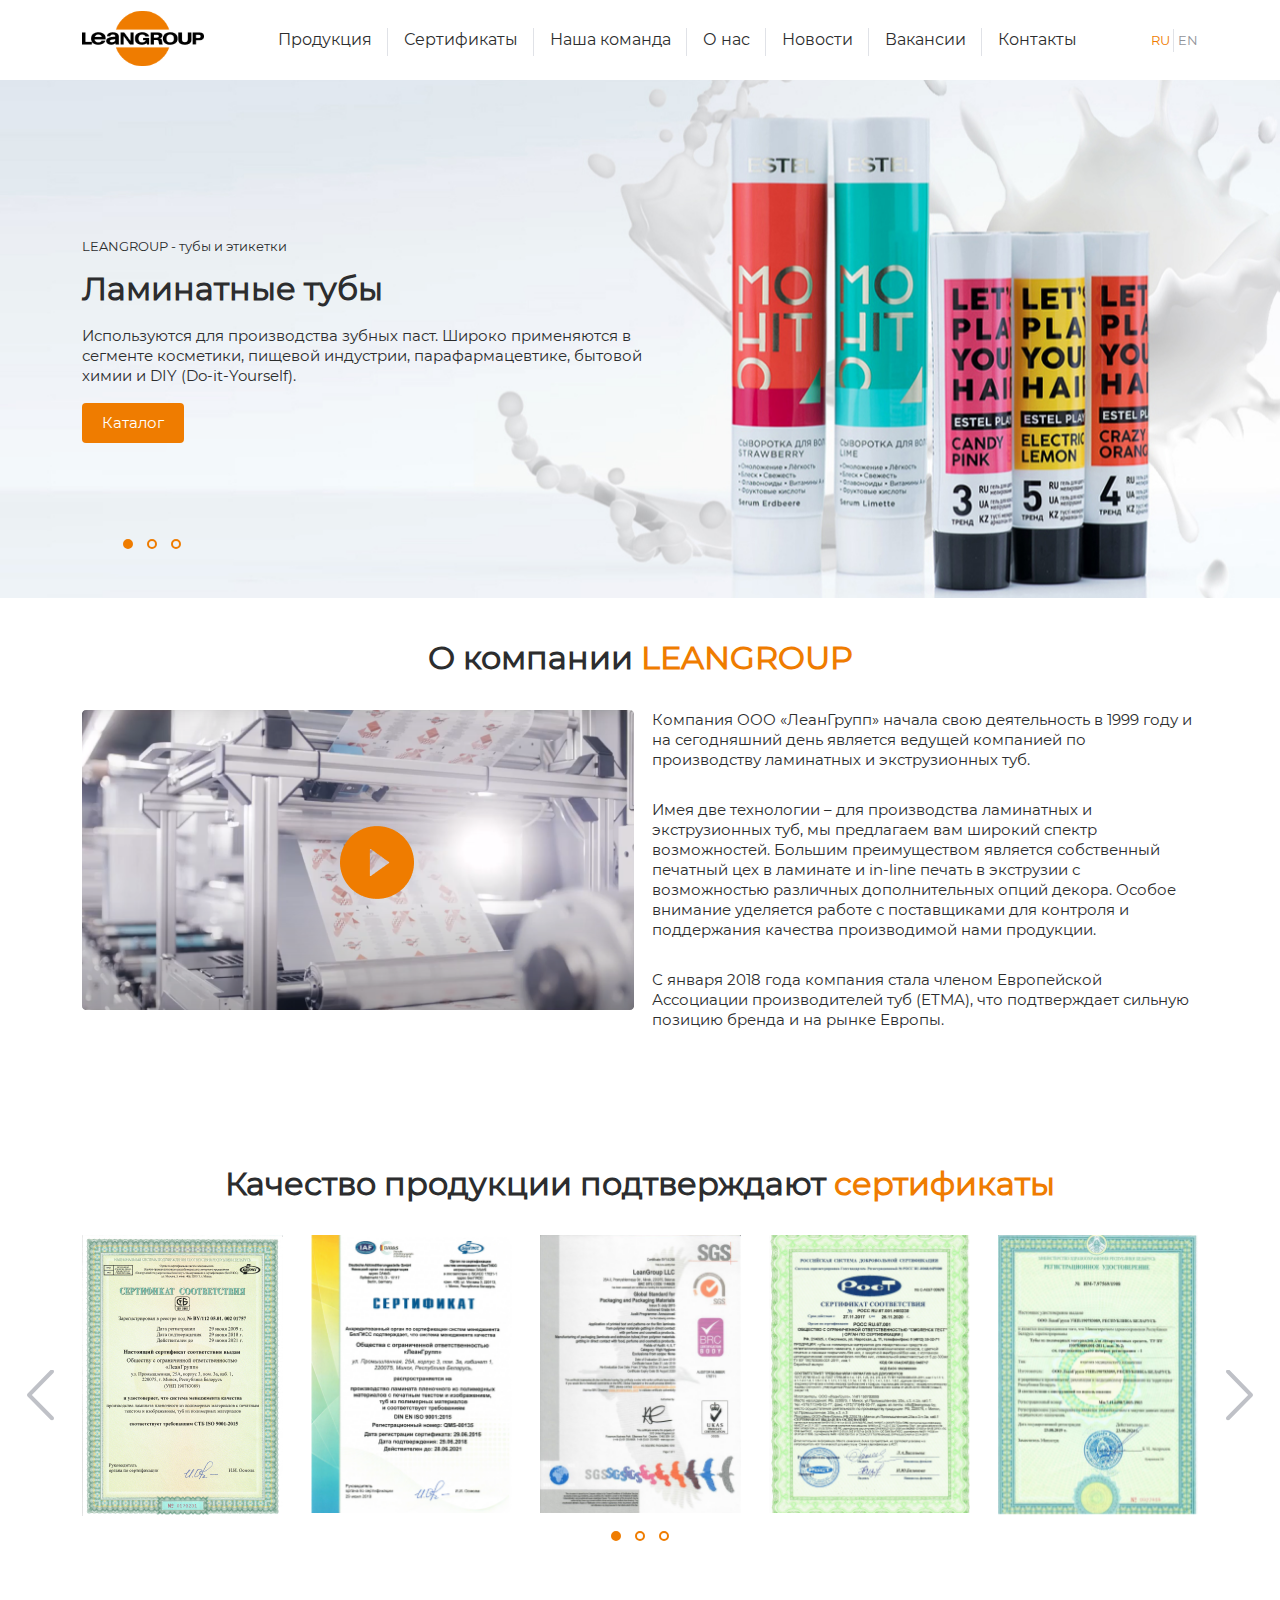
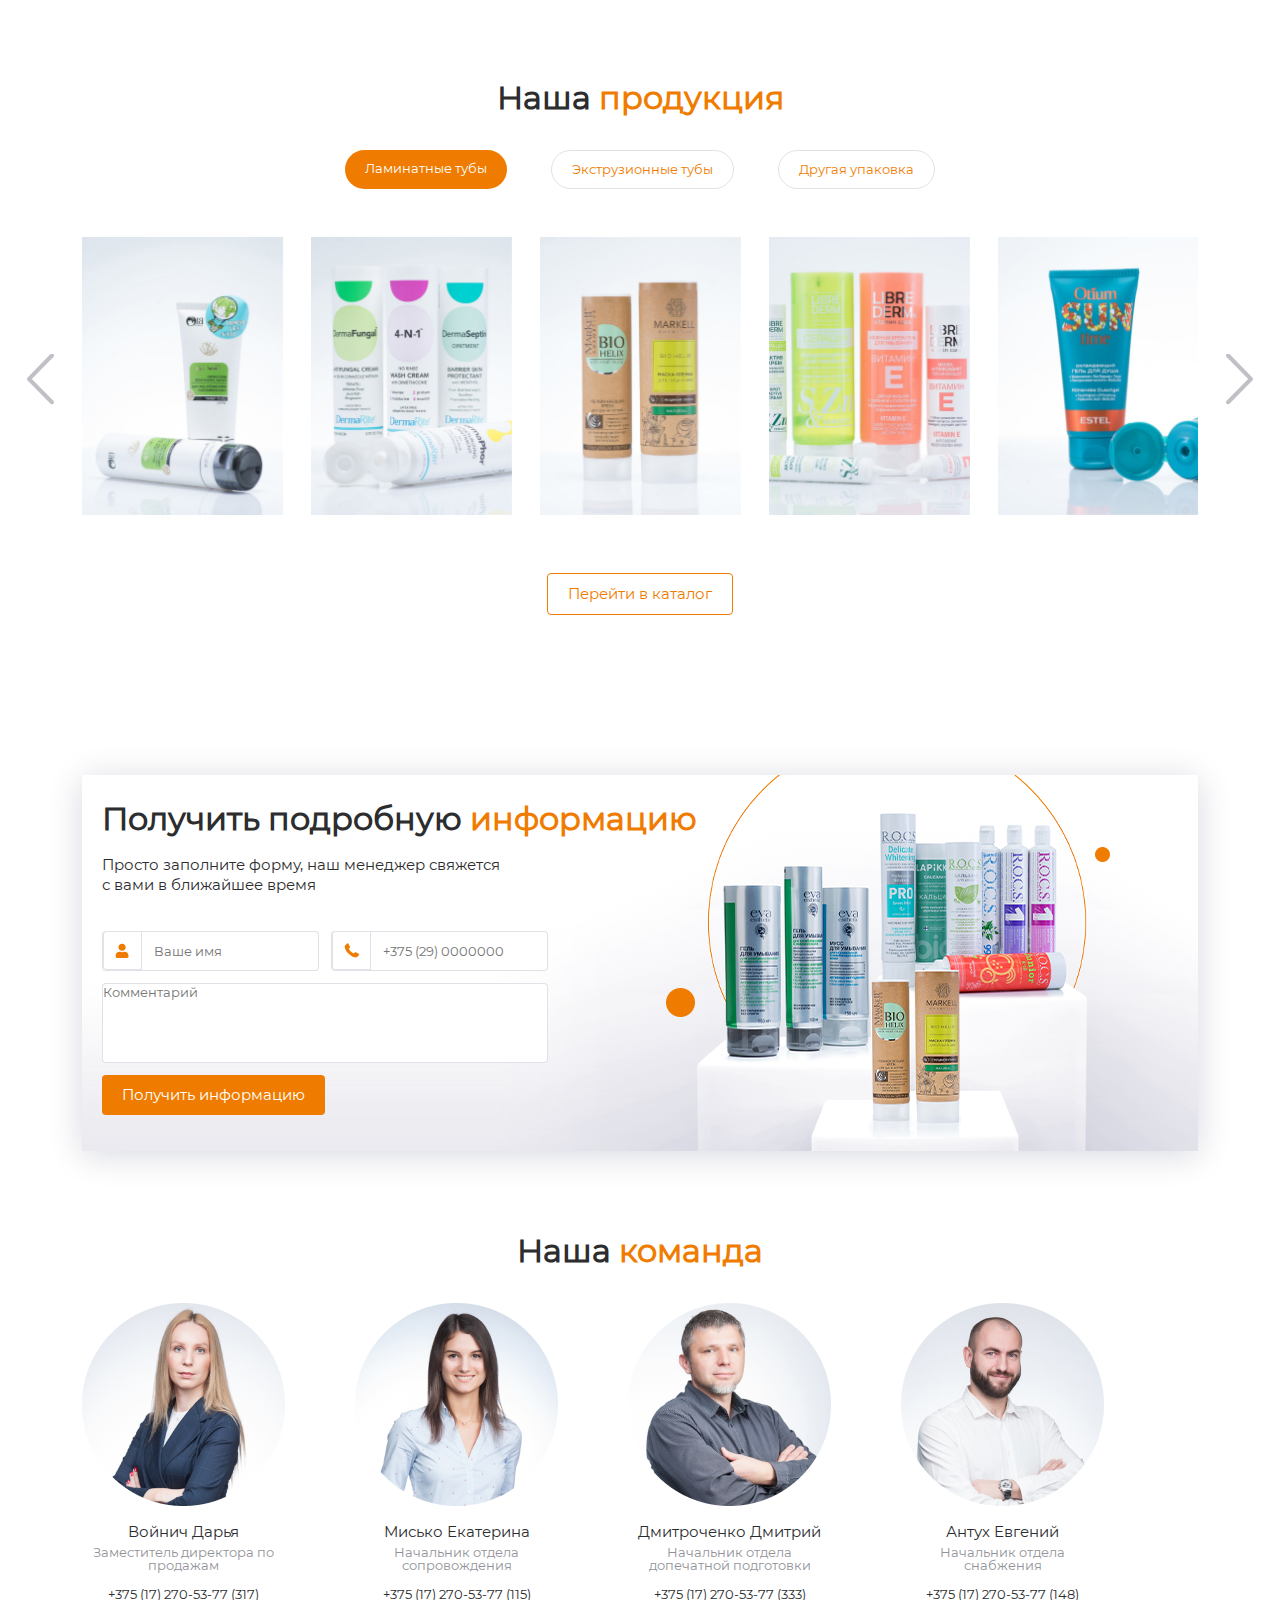
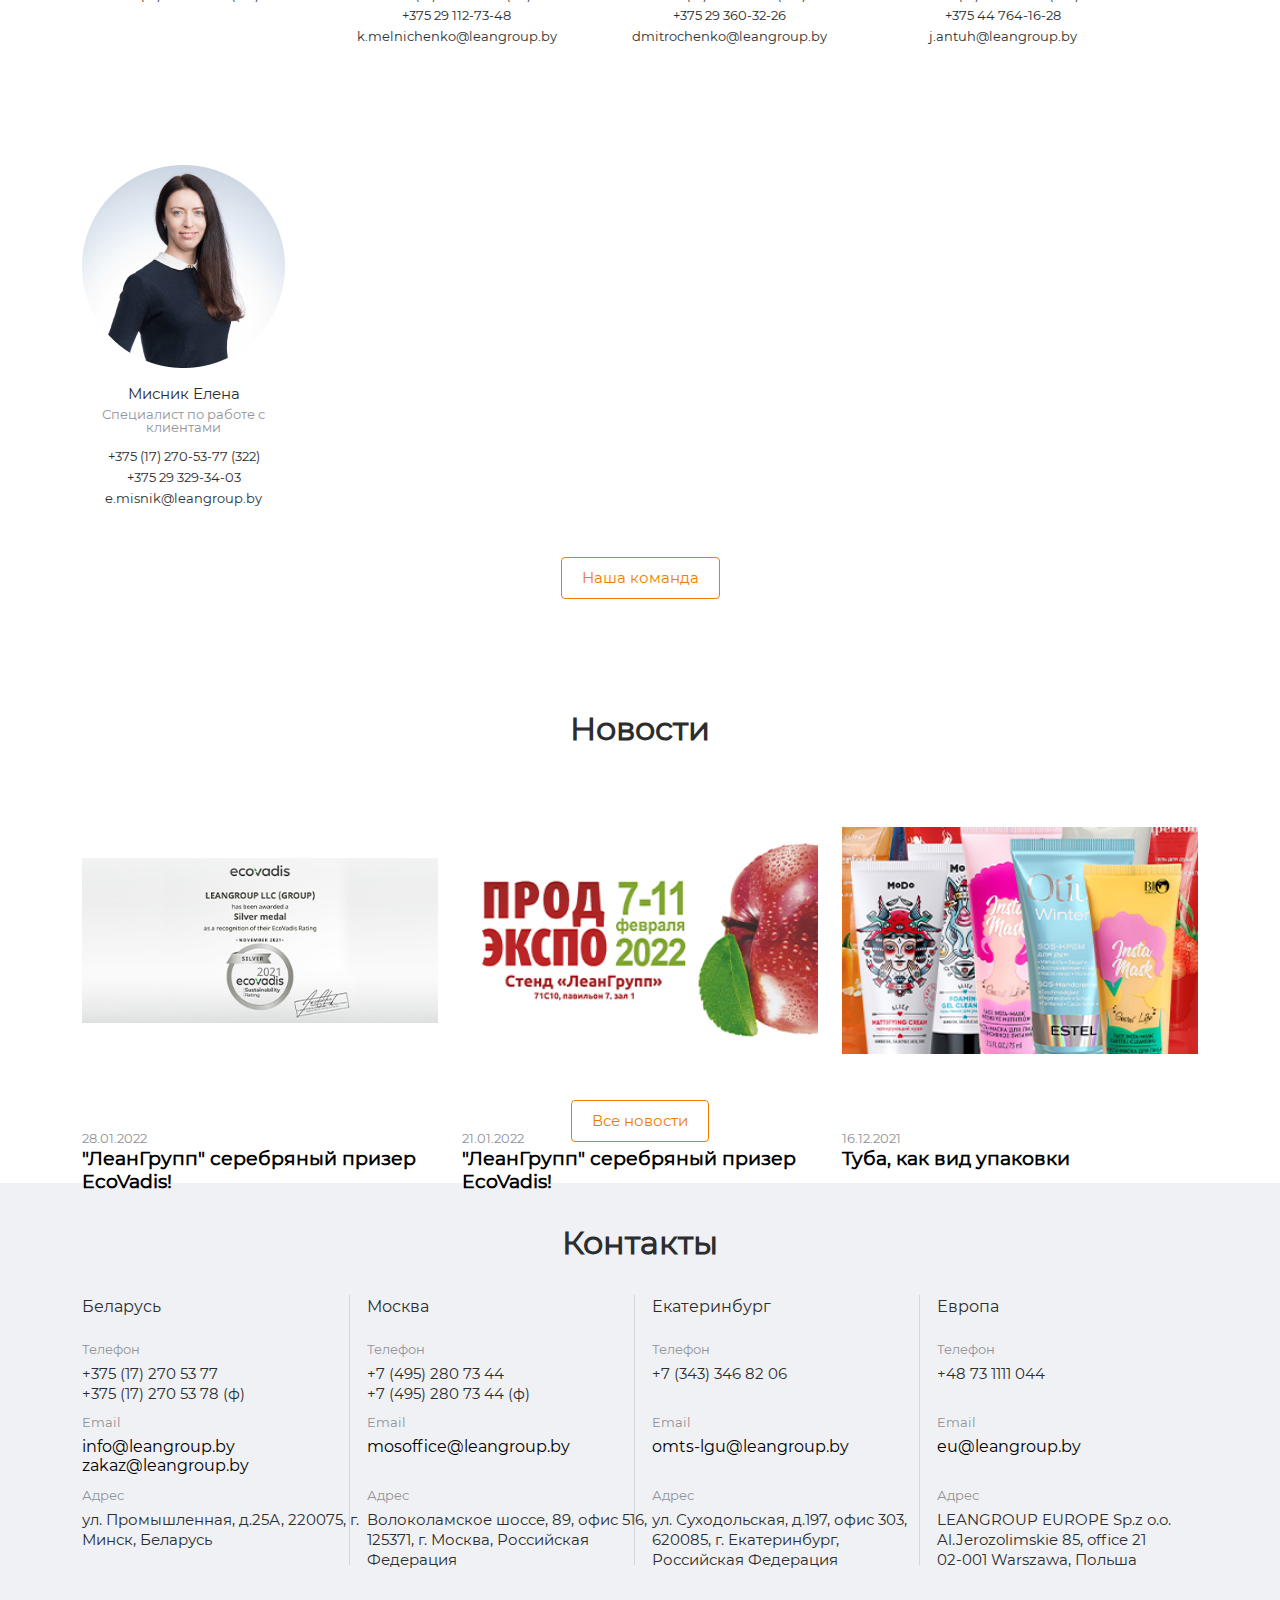
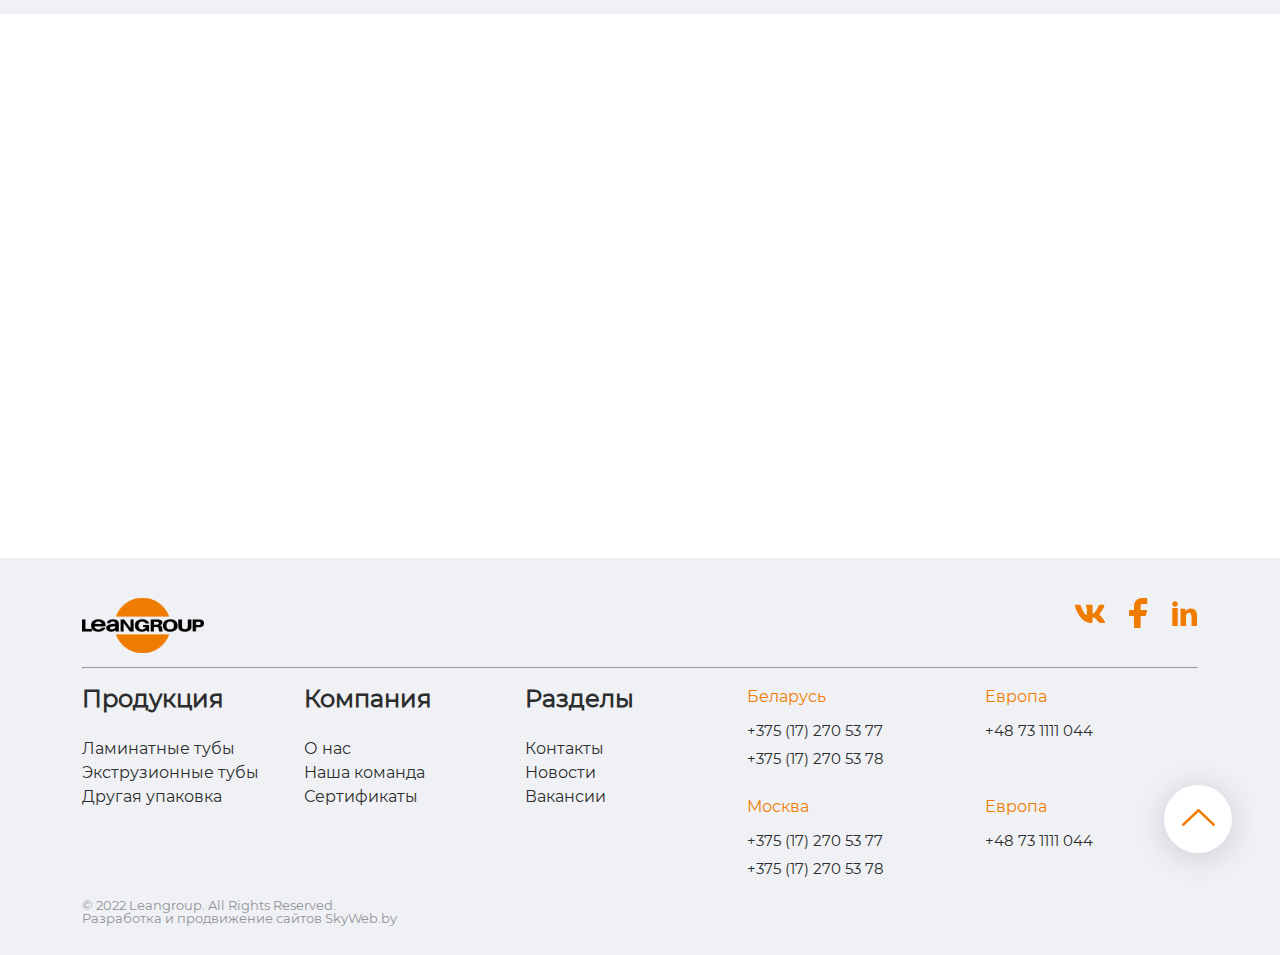
==== index.html @ 6315d52e "first upload" ====
<!DOCTYPE html>
<html lang="en">
<head>
    <meta charset="UTF-8">
    <meta http-equiv="X-UA-Compatible" content="IE=edge">
    <meta name="viewport" content="width=device-width, initial-scale=1.0">
    <link rel="stylesheet" href="./css/style.css">
    <title>Document</title>
</head>
<body>
    <header class="header" id="header1">
        <div class="container">
            <nav class="nav">
                <a class="logo" href="">
                    <img  src="./src/image/logo.svg" alt="">
                </a>
                <ul class="nav__list">
                    <li class="nav__list-item">
                        <a href="#">Продукция</a>
                    </li>
                    <li class="nav__list-item">
                        <a href="#">Сертификаты</a>
                    </li>
                    <li class="nav__list-item">
                        <a href="#">Наша команда</a>
                    </li>
                    <li class="nav__list-item">
                        <a href="#">О нас</a>
                    </li>
                    <li class="nav__list-item">
                        <a href="#">Новости</a>
                    </li>
                    <li class="nav__list-item">
                        <a href="#">Вакансии</a>
                    </li>
                    <li class="nav__list-item">
                        <a href="#">Контакты</a>
                    </li>
                </ul>
                <div class="lang">
                    <button class="lang__item lang__item_active">RU</button>
                    <button class="lang__item">EN</button>
                </div>
                <div class="burger-menu">
                    <span class="burger-menu__line"></span>
                </div>
            </nav>
        </div>
    </header>
    <main>
        <section class="home">
            <div class="owl-carousel owl-theme owl-loaded" id="home-slider">
                <div class="owl-stage-outer">
                    <div class="owl-stage">
                        <div class="owl-item">
                                <div class="slide-item slide-item_first">
                                    <div class="container">
                                        <h1 class="slide-item__title">LEANGROUP - тубы и этикетки</h1>
                                        <h2 class="slide-item__subtitle">Ламинатные тубы</h2>
                                        <p class="slide-item__description">Используются для производства зубных паст. Широко применяются в сегменте косметики, пищевой индустрии, парафармацевтике, бытовой химии и DIY (Do-it-Yourself).</p>
                                        <a href="#" class="slide-item__btn">Каталог</a>
                                    </div>
                                </div>
                            </div>
                            <div class="owl-item">
                                <div class="slide-item slide-item_second">
                                    <div class="container">
                                        <h1 class="slide-item__title">LEANGROUP - тубы и этикетки</h1>
                                        <h2 class="slide-item__subtitle">Ламинатные тубы</h2>
                                        <p class="slide-item__description">Используются для производства зубных паст. Широко применяются в сегменте косметики, пищевой индустрии, парафармацевтике, бытовой химии и DIY (Do-it-Yourself).</p>
                                        <a href="#" class="slide-item__btn">Каталог</a>
                                    </div>
                                </div>
                        </div>
                        <div class="owl-item">
                                <div class="slide-item slide-item_third">
                                    <div class="container">
                                        <h1 class="slide-item__title">LEANGROUP - тубы и этикетки</h1>
                                        <h2 class="slide-item__subtitle">Ламинатные тубы</h2>
                                        <p class="slide-item__description">Используются для производства зубных паст. Широко применяются в сегменте косметики, пищевой индустрии, парафармацевтике, бытовой химии и DIY (Do-it-Yourself).</p>
                                        <a href="#" class="slide-item__btn">Каталог</a>
                                    </div>
                                </div>
                        </div>
                        </div>
                    </div>
                </div>
            </div>
        </section>
        <section class="about">
            <div class="container">
                <h2 class="title">О компании <span>LEANGROUP</span></h2>
                <div class="row">
                    <div class="col-6">
                        <a class="about__image"
                        href="https://www.youtube.com/watch?v=3Gz-VEdWnx0&list=RD3Gz-VEdWnx0&start_radio=1"
                        data-fancybox="gallery"
                        data-caption="Optional caption">
                        <img src="./src/image/video 1.png" alt="video">
                        <img class="about__image-btn" src="./src/image/button.png" alt="button">
                        </a>
                    </div>
                    <div class="col-6">
                        <p class="about__description">Компания ООО «ЛеанГрупп» начала свою деятельность в 1999 году и на сегодняшний день является ведущей компанией по производству ламинатных и экструзионных туб.</p>
                        <p class="about__description">Имея две технологии – для производства ламинатных и экструзионных туб, мы предлагаем вам широкий спектр возможностей. Большим преимуществом является собственный печатный цех в ламинате и in-line печать в экструзии с возможностью различных дополнительных опций декора. Особое внимание уделяется работе с поставщиками для контроля и поддержания качества производимой нами продукции.</p>
                        <p class="about__description">С января 2018 года компания стала членом Европейской Ассоциации производителей туб (ETMA), что подтверждает сильную позицию бренда и на рынке Европы.</p>
                    </div>
                </div>
            </div>

        </section>
        <section class="sertificates">
            <div class="container">
                <h2 class="title">Качество продукции подтверждают <span>сертификаты</span></h2>
                <div class="owl-carousel owl-theme" id="sertificates-slider">
                    <div class="item"><img src="./src/image/sertification/sertification 1.png" alt=""></div>
                    <div class="item"><img src="./src/image/sertification/sertification 2.png" alt=""></div>
                    <div class="item"><img src="./src/image/sertification/sertification 3.png" alt=""></div>
                    <div class="item"><img src="./src/image/sertification/sertification 4.png" alt=""></div>
                    <div class="item"><img src="./src/image/sertification/sertification 5.png" alt=""></div>
                    <div class="item"><img src="./src/image/sertification/sertification 1.png" alt=""></div>
                    <div class="item"><img src="./src/image/sertification/sertification 2.png" alt=""></div>
                    <div class="item"><img src="./src/image/sertification/sertification 3.png" alt=""></div>
                    <div class="item"><img src="./src/image/sertification/sertification 4.png" alt=""></div>
                    <div class="item"><img src="./src/image/sertification/sertification 5.png" alt=""></div>
                    <div class="item"><img src="./src/image/sertification/sertification 1.png" alt=""></div>
                    <div class="item"><img src="./src/image/sertification/sertification 2.png" alt=""></div>
                    <div class="item"><img src="./src/image/sertification/sertification 3.png" alt=""></div>
                    <div class="item"><img src="./src/image/sertification/sertification 4.png" alt=""></div>
                    <div class="item"><img src="./src/image/sertification/sertification 5.png" alt=""></div>
                </div>
            </div>
        </section>
        <section class="products">
            <div class="container">
                <h2 class="title">Наша <span>продукция</span></h2>
                <div class="products-tabs">
  
                    <ul class="products-tabs__caption">
                      <li class="products-tabs__btn products-tabs__btn_active">Ламинатные тубы</li>
                      <li class="products-tabs__btn">Экструзионные тубы</li>
                      <li class="products-tabs__btn">Другая упаковка</li>
                    </ul>
                    
                    <div class="products-tabs__content products-tabs__content_active">
                        <div class="owl-carousel owl-theme products-slider">
                            <div class="item"><img src="./src/image/products/products 1.png" alt=""></div>
                            <div class="item"><img src="./src/image/products/products 2.png" alt=""></div>
                            <div class="item"><img src="./src/image/products/products 3.png" alt=""></div>
                            <div class="item"><img src="./src/image/products/products 4.png" alt=""></div>
                            <div class="item"><img src="./src/image/products/products 5.png" alt=""></div>
                            <div class="item"><img src="./src/image/products/products 1.png" alt=""></div>
                            <div class="item"><img src="./src/image/products/products 2.png" alt=""></div>
                            <div class="item"><img src="./src/image/products/products 3.png" alt=""></div>
                            <div class="item"><img src="./src/image/products/products 4.png" alt=""></div>
                            <div class="item"><img src="./src/image/products/products 5.png" alt=""></div>
                            <div class="item"><img src="./src/image/products/products 1.png" alt=""></div>
                            <div class="item"><img src="./src/image/products/products 2.png" alt=""></div>
                            <div class="item"><img src="./src/image/products/products 3.png" alt=""></div>
                            <div class="item"><img src="./src/image/products/products 4.png" alt=""></div>
                            <div class="item"><img src="./src/image/products/products 5.png" alt=""></div>
                        </div>
                        <div class="products-tabs__link-wrapper">
                            <a href="#" class="products-tabs__link">Перейти в каталог</a>
                        </div>
                    </div>
                    
                    <div class="products-tabs__content">
                        <div class="owl-carousel owl-theme products-slider">
                            <div class="item"><img src="./src/image/products/products 1.png" alt=""></div>
                            <div class="item"><img src="./src/image/products/products 2.png" alt=""></div>
                            <div class="item"><img src="./src/image/products/products 3.png" alt=""></div>
                            <div class="item"><img src="./src/image/products/products 4.png" alt=""></div>
                            <div class="item"><img src="./src/image/products/products 5.png" alt=""></div>
                            <div class="item"><img src="./src/image/products/products 1.png" alt=""></div>
                            <div class="item"><img src="./src/image/products/products 2.png" alt=""></div>
                            <div class="item"><img src="./src/image/products/products 3.png" alt=""></div>
                            <div class="item"><img src="./src/image/products/products 4.png" alt=""></div>
                            <div class="item"><img src="./src/image/products/products 5.png" alt=""></div>
                            <div class="item"><img src="./src/image/products/products 1.png" alt=""></div>
                            <div class="item"><img src="./src/image/products/products 2.png" alt=""></div>
                            <div class="item"><img src="./src/image/products/products 3.png" alt=""></div>
                            <div class="item"><img src="./src/image/products/products 4.png" alt=""></div>
                            <div class="item"><img src="./src/image/products/products 5.png" alt=""></div>
                        </div>
                        <div class="products-tabs__link-wrapper">
                            <a href="#" class="products-tabs__link">Перейти в каталог</a>
                        </div>
                    </div>

                    <div class="products-tabs__content">
                        <div class="owl-carousel owl-theme products-slider">
                            <div class="item"><img src="./src/image/products/products 1.png" alt=""></div>
                            <div class="item"><img src="./src/image/products/products 2.png" alt=""></div>
                            <div class="item"><img src="./src/image/products/products 3.png" alt=""></div>
                            <div class="item"><img src="./src/image/products/products 4.png" alt=""></div>
                            <div class="item"><img src="./src/image/products/products 5.png" alt=""></div>
                            <div class="item"><img src="./src/image/products/products 1.png" alt=""></div>
                            <div class="item"><img src="./src/image/products/products 2.png" alt=""></div>
                            <div class="item"><img src="./src/image/products/products 3.png" alt=""></div>
                            <div class="item"><img src="./src/image/products/products 4.png" alt=""></div>
                            <div class="item"><img src="./src/image/products/products 5.png" alt=""></div>
                            <div class="item"><img src="./src/image/products/products 1.png" alt=""></div>
                            <div class="item"><img src="./src/image/products/products 2.png" alt=""></div>
                            <div class="item"><img src="./src/image/products/products 3.png" alt=""></div>
                            <div class="item"><img src="./src/image/products/products 4.png" alt=""></div>
                            <div class="item"><img src="./src/image/products/products 5.png" alt=""></div>
                        </div>
                        <div class="products-tabs__link-wrapper">
                            <a href="#" class="products-tabs__link">Перейти в каталог</a>
                        </div>
                    </div>
                    
                  </div>
                  <div>
                  </div>

            </div>
        </section>
        <section class="feedback">
            <div class="container">
                <div class="feedback__block">
                    <form class="feedback__form">
                        <h2 class="feedback__title">Получить подробную <span>информацию</span></h2>
                        <p class="feedback__subtitle">Просто заполните форму, наш менеджер свяжется с вами в ближайшее время</p>
                        <div class="feedback__row">
                            <label class="feedback__row-text">
                                <input type="text" placeholder="Ваше имя">
                            </label>
                            <label class="feedback__row-phone">
                                <input type="number" placeholder="+375 (29) 0000000">
                            </label>
                        </div>
                        <textarea placeholder="Комментарий"></textarea>
                        <div><a href="" class="feedback__btn">Получить информацию</a></div>
                    </form>                    
                </div>
            </div>
        </section>
        <section class="team">
            <div class="container">
                <h2 class="title">Наша <span>команда</span></h2>
                <div class="row">
                    <div class="col">
                            <img src="./src/image/team/team 1.png" alt="">
                            <h3 class="team__title">Войнич Дарья</h3>
                            <h4 class="team__subtitle">Заместитель директора по продажам</h4>
                            <a href="#" class="team__phone">+375 (17) 270-53-77 (317)</a>
                    </div>
                    <div class="col">
                            <img src="./src/image/team/team 2.png" alt="">
                            <h3 class="team__title">Мисько Екатерина</h3>
                            <h4 class="team__subtitle">Начальник отдела сопровождения</h4>
                            <a href="#" class="team__phone">+375 (17) 270-53-77 (115)</a>
                            <a href="#" class="team__phone"> +375 29 112-73-48</a>
                            <a href="#" class="team__mail">k.melnichenko@leangroup.by</a>
                    </div>
                    <div class="col">
                        <img src="./src/image/team/team 3.png" alt="">
                        <h3 class="team__title">Дмитроченко Дмитрий</h3>
                        <h4 class="team__subtitle">Начальник отдела допечатной подготовки</h4>
                        <a href="#" class="team__phone">+375 (17) 270-53-77 (333)</a>
                        <a href="#" class="team__phone"> +375 29 360-32-26</a>
                        <a href="#" class="team__mail">dmitrochenko@leangroup.by</a>
                    </div>
                    <div class="col">
                        <img src="./src/image/team/team 4.png" alt="">
                        <h3 class="team__title">Антух Евгений</h3>
                        <h4 class="team__subtitle">Начальник отдела снабжения</h4>
                        <a href="#" class="team__phone">+375 (17) 270-53-77 (148)</a>
                        <a href="#" class="team__phone"> +375 44 764-16-28</a>
                        <a href="#" class="team__mail">j.antuh@leangroup.by</a>
                    </div>
                    <div class="col">
                        <img src="./src/image/team/team 5.png" alt="">
                        <h3 class="team__title">Мисник Елена</h3>
                        <h4 class="team__subtitle">Специалист по работе с клиентами</h4>
                        <a href="#" class="team__phone">+375 (17) 270-53-77 (322)</a>
                        <a href="#" class="team__phone"> +375 29 329-34-03</a>
                        <a href="#" class="team__mail">e.misnik@leangroup.by</a>
                    </div>
                </div>
                <div class="team__btn">
                    <a href="#" class="team__btn-link">Наша команда</a>
                </div>
            </div>
        </section>
        <section class="news">
            <div class="container">
                <h2 class="title">Новости</h2>
                <div class="row">
                    <div class="col-4">
                        <img class="news__image" src="./src/image/news/news1.png" alt="">
                        <span class="news__date">28.01.2022</span>
                        <h3 class="subtitle">"ЛеанГрупп" серебряный призер EcoVadis!</h3>
                    </div>
                    <div class="col-4">
                        <img class="news__image" src="./src/image/news/news2.png" alt="">
                        <span class="news__date">21.01.2022</span>
                        <h3 class="subtitle">"ЛеанГрупп" серебряный призер EcoVadis!</h3>
                    </div>
                    <div class="col-4">
                        <img class="news__image" src="./src/image/news/news3.png" alt="">
                        <span class="news__date">16.12.2021</span>
                        <h3 class="subtitle">Туба, как вид упаковки</h3>
                    </div>
                </div>
                <div class="news__btn">
                    <a href="#" class="news__btn-link">Все новости</a>
                </div>
            </div>
        </section>
        <section class="contacts">
            <div class="container">
                <h2 class="title">Контакты</h2>
                <div class="row">
                    <div class="col-3">
                            <h3 class="contacts__city">Беларусь</h3>
                            <h4 class="contacts__phone">Телефон</h4>
                            <div class="contacts__box">
                                <a href="" class="contacts__box-number">+375 (17) 270 53 77</a>
                                <br>
                                <a href="" class="contacts__box-number">+375 (17) 270 53 78 (ф)</a>
                            </div>
                            <h5 class="contacts__mail">Email</h5>
                            <div class="contacts__box">
                                <a href="#" class="cotacts__box-email">info@leangroup.by</a>
                                <br>
                                <a href="#" class="cotacts__box-email">zakaz@leangroup.by</a>
                            </div>
                            <h6 class="contacts__addres">Адрес</h6>
                            <p class="contacts__location">ул. Промышленная, д.25А, 220075, г. Минск, Беларусь</p>
                    </div>
                    <div class="col-3">
                            <h3 class="contacts__city">Москва</h3>
                            <h4 class="contacts__phone">Телефон</h4>
                            <div class="contacts__box">
                                <a href="#" class="contacts__box-number">+7 (495) 280 73 44</a>
                                <br>
                                <a href="#" class="contacts__box-number">+7 (495) 280 73 44 (ф)</a>
                            </div>
                            <h5 class="contacts__mail">Email</h5>
                            <div class="contacts__box">
                                <a href="#" class="cotacts__box-email">mosoffice@leangroup.by</a>
                            </div>
                            <h6 class="contacts__addres">Адрес</h6>
                            <p class="contacts__location">Волоколамское шоссе, 89, офис 516, 125371, г. Москва, Российская Федерация</p>
                    </div>
                    <div class="col-3">
                            <h3 class="contacts__city">Екатеринбург</h3>
                            <h4 class="contacts__phone">Телефон</h4>
                            <div class="contacts__box">
                                <a href="" class="contacts__box-number">+7 (343) 346 82 06</a>
                            </div>
                            <h5 class="contacts__mail">Email</h5>
                            <div class="contacts__box">
                                <a href="#" class="cotacts__box-email">omts-lgu@leangroup.by</a>
                            </div>
                            <h6 class="contacts__addres">Адрес</h6>
                            <p class="contacts__location">ул. Суходольская, д.197, офис 303, 620085, г. Екатеринбург, Российская Федерация</p>
                    </div>
                    <div class="col-3">
                            <h3 class="contacts__city">Европа</h3>
                            <h4 class="contacts__phone">Телефон</h4>
                            <div class="contacts__box">
                                <a href="" class="contacts__box-number">+48 73 1111 044</a>
                            </div>
                            <h5 class="contacts__mail">Email</h5>
                            <div class="contacts__box">
                                <a href="#" class="cotacts__box-email">eu@leangroup.by</a>
                            </div>
                            <h6 class="contacts__addres">Адрес</h6>
                            <p class="contacts__location">LEANGROUP EUROPE Sp.z o.o. Al.Jerozolimskie 85, office 21 <br> 02-001 Warszawa, Польша</p>
                    </div>
                </div>
            </div>
        </section>
        <section class="map">
            <iframe src="https://yandex.com/map-widget/v1/?um=constructor%3A07f2b3c4b66dbabeaa70a3191d7946a637534d96c8ec96743e67e025bc192815&amp;source=constructor" width="100%" height="540" frameborder="0"></iframe>
        </section>
    </main>
    <footer class="footer">
        <div class="container">
            <div class="footer__flex">
                <a class="logo" href="">
                    <img  src="./src/image/logo.svg" alt="">
                </a>
                <div class="networks">
                    <ul class="networks__link">
                        <li class="networks__link-list">
                            <a href="">
                                <img src="./src/image/networks/vk.svg" alt="vk" class="networks-img">
                            </a>
                        </li>
                        <li class="networks__link-list">
                            <a href="">
                                <img src="./src/image/networks/fb.svg" alt="facebook" class="networks-img">
                            </a>
                        </li>
                        <li class="networks__link-list">
                            <a href="">
                                <img src="./src/image/networks/linkedin.svg" alt="linkedin" class="networks-img">
                            </a>
                        </li>
                    </ul>
                </div>
            </div>
            <hr>
            <div class="row">
                <div class="col-7">
                    <div class="row">
                        <div class="col-4">
                            <h2 class="footer__title">Продукция</h2>
                            <ul class="footer__link">
                                <li class="footer__link-list">
                                    <a href="">Ламинатные тубы</a>
                                </li>
                                <li class="footer__link-list">
                                    <a href="">Экструзионные тубы</a>
                                </li>
                                <li class="footer__link-list">
                                    <a href="">Другая упаковка</a>
                                </li>
                            </ul>
                        </div>
                        <div class="col-4">
                            <h2 class="footer__title">Компания</h2>
                            <ul class="footer__link">
                                <li class="footer__link-list">
                                    <a href="">О нас</a>
                                </li>
                                <li class="footer__link-list">
                                    <a href="">Наша команда</a>
                                </li>
                                <li class="footer__link-list">
                                    <a href="">Сертификаты</a>
                                </li>
                            </ul>
                        </div>
                        <div class="col-4">
                            <h2 class="footer__title">Разделы</h2>
                            <ul class="footer__link">
                                <li class="footer__link-list">
                                    <a href="">Контакты</a>
                                </li>
                                <li class="footer__link-list">
                                    <a href="">Новости</a>
                                </li>
                                <li class="footer__link-list">
                                    <a href="">Вакансии</a>
                                </li>
                            </ul>
                        </div>
                    </div>
                </div>
                <div class="col-5">
                    <div class="row">
                        <div class="col-6">
                            <h3 class="footer__subtitle">Беларусь</h3>
                            <div class="footer__box">
                                <a href="#" class="footer__box-phone footer__box-phone_gap">+375 (17) 270 53 77</a>
                                <br>
                                <a href="#" class="footer__box-phone">+375 (17) 270 53 78</a>
                            </div>
                            <h3 class="footer__subtitle footer__subtitle_gap">Москва</h3>
                            <div class="footer__box">
                                <a href="#" class="footer__box-phone footer__box-phone_gap">+375 (17) 270 53 77</a>
                                <br>
                                <a href="#" class="footer__box-phone">+375 (17) 270 53 78</a>
                            </div>
                        </div>
                        <div class="col-6">
                            <h3 class="footer__subtitle">Европа</h3>
                            <div class="footer__box">
                                <a href="#" class="footer__box-phone">+48 73 1111 044</a>
                            </div>
                            <h3 class="footer__subtitle footer__subtitle_gap">Европа</h3>
                            <div class="footer__box">
                                <a href="#" class="footer__box-phone">+48 73 1111 044</a>
                            </div>
                        </div>
                    </div>
                </div>
                <p class="footer__end">© 2022 Leangroup. All Rights Reserved. <br>
                    Разработка и продвижение сайтов SkyWeb.by</p>
            </div>
            <div class="footer__hook">
                <a href="#header1">
                    <img class="footer__hook-img" src="./src/image/hook.svg" alt="">
                </a>
            </div>
        </div>
    </footer>




    <script src="./src/libs/jquery/jquery.js"></script>
    <script src="./src/libs/owl/owl.carousel.min.js"></script>
    <script src="https://cdn.jsdelivr.net/npm/@fancyapps/ui@4.0/dist/fancybox.umd.js"></script>
    <script src="./src/js/slider.js"></script>
    <script src="./src/js/burger.js"></script>
    <script src="./src/js/main.js"></script>


    




</body>
</html>
---- css/style.css ----
@import url("../src/libs/btsp/bootstrap-grid.min.css");
@import url("../src/libs/owl/owl.carousel.min.css");
@import url("../src/libs/owl/owl.theme.default.min.css");
@import url(https://cdn.jsdelivr.net/npm/@fancyapps/ui/dist/fancybox.css);
@import url(../src/fonts/Montserrat/style.css);
.home .slide-item {
  padding: 160px 0 155px;
}
.home .slide-item_first {
  background: url("../src/image/home/bg1 1.jpg") center/cover;
}
.home .slide-item_second {
  background: url("../src/image/home/bg2.jpg") center/cover;
}
.home .slide-item_third {
  background: url("../src/image/home/bg3.jpg") center/cover;
}
.home .slide-item__title {
  font-style: normal;
  font-weight: 500;
  font-size: 13px;
  line-height: 13px;
  align-items: center;
  color: #2C2D2E;
  margin-bottom: 16px;
}
.home .slide-item__subtitle {
  font-style: normal;
  font-weight: 600;
  font-size: 32px;
  line-height: 40px;
  align-items: center;
  color: #2C2D2E;
  margin-bottom: 17px;
}
.home .slide-item__description {
  font-style: normal;
  font-weight: 400;
  font-size: 15px;
  line-height: 20px;
  color: #2C2D2E;
  margin-bottom: 17px;
  max-width: 582px;
}
.home .slide-item__btn {
  padding: 10px 20px;
  display: inline-block;
  font-style: normal;
  font-weight: 400;
  font-size: 15px;
  line-height: 20px;
  text-align: center;
  color: #FFFFFF;
  background: #EF7C00;
  border-radius: 4px;
}
.home .owl-theme .owl-nav.disabled + .owl-dots {
  margin-top: 0;
  position: absolute;
  bottom: 40px;
  left: 116px;
}
.home .owl-theme .owl-dots .owl-dot span {
  background: none;
  border: 2px solid #EF7C00;
}
.home .owl-theme .owl-dots .owl-dot.active span, .home .owl-theme .owl-dots .owl-dot:hover span {
  background: #EF7C00;
}

.about {
  padding: 40px 0 56px;
}
.about .title {
  margin-bottom: 32px;
}
.about .title span {
  color: #EF7C00;
}
.about__description {
  font-family: "Montserrat";
  font-style: normal;
  font-weight: 400;
  font-size: 15px;
  line-height: 20px;
  color: #2C2D2E;
  margin-bottom: 30px;
}
.about__image {
  position: relative;
}
.about__image-btn {
  position: absolute;
  right: 220px;
  bottom: 115px;
  z-index: 2;
}

.sertificates {
  padding: 48px 0 40px;
}
.sertificates .title {
  margin-bottom: 31px;
}
.sertificates .title span {
  color: #EF7C00;
}
.sertificates .owl-nav button.owl-next, .sertificates .owl-nav button.owl-prev {
  position: absolute;
  top: 50%;
  transform: translateY(-50%);
}
.sertificates .owl-theme .owl-dots .owl-dot span {
  background: none;
  border: 2px solid #EF7C00;
}
.sertificates .owl-theme .owl-dots .owl-dot.active span, .sertificates .owl-theme .owl-dots .owl-dot:hover span {
  background: #EF7C00;
}
.sertificates .owl-nav button.owl-next {
  right: -60px;
}
.sertificates .owl-nav button.owl-prev {
  left: -60px;
}

.team {
  padding: 80px 0 90px;
}
.team .title {
  margin-bottom: 32px;
}
.team .title span {
  color: #EF7C00;
}
.team__title {
  font-style: normal;
  font-weight: 500;
  font-size: 15px;
  line-height: 20px;
  text-align: center;
  color: #2C2D2E;
  margin: 12px 0 4px;
  min-width: 203px;
}
.team__subtitle {
  font-style: normal;
  font-weight: 500;
  font-size: 13px;
  line-height: 13px;
  text-align: center;
  color: #919399;
  margin-bottom: 16px;
  min-width: 203px;
}
.team__phone {
  display: block;
  font-style: normal;
  font-weight: 500;
  font-size: 13px;
  line-height: 13px;
  text-align: center;
  color: #2C2D2E;
  min-width: 203px;
  margin-bottom: 8px;
}
.team__mail {
  display: block;
  font-style: normal;
  font-weight: 500;
  font-size: 13px;
  line-height: 13px;
  text-align: center;
  color: #2C2D2E;
  min-width: 203px;
  margin-bottom: 52px;
}
.team__btn {
  text-align: center;
}
.team__btn-link {
  font-style: normal;
  font-weight: 400;
  font-size: 15px;
  line-height: 20px;
  text-align: center;
  color: #EF7C00;
  display: inline-block;
  padding: 10px 20px;
  border: 1px solid #EF7C00;
  border-radius: 4px;
}
.team .row {
  gap: 70px;
}

.feedback {
  padding-top: 80px;
}
.feedback__title {
  font-style: normal;
  font-weight: 600;
  font-size: 32px;
  line-height: 40px;
  color: #2C2D2E;
  margin-bottom: 16px;
}
.feedback__title span {
  color: #EF7C00;
}
.feedback__subtitle {
  font-style: normal;
  font-weight: 400;
  font-size: 15px;
  line-height: 20px;
  color: #2C2D2E;
  max-width: 400px;
  margin-bottom: 36px;
}
.feedback__block {
  background: url("../src/image/feedback/banner.png");
  padding: 24px 20px 36px;
  background-size: cover;
  box-shadow: 0px 4px 32px rgba(0, 16, 61, 0.16);
}
.feedback__form {
  display: flex;
  flex-direction: column;
}
.feedback textarea {
  width: 446px;
  height: 80px;
  outline: none;
  resize: none;
  margin-bottom: 12px;
  background: #FFFFFF;
  border: 1px solid rgba(0, 16, 61, 0.12);
  border-radius: 4px;
}
.feedback__row {
  display: flex;
  gap: 12px;
}
.feedback__row-text {
  position: relative;
}
.feedback__row-text::before {
  content: "";
  position: absolute;
  width: 40px;
  height: 40px;
  top: 0;
  left: 0;
  color: #ffffff;
  background: url(../src/image/feedback/user.svg) no-repeat;
  background-size: 39px;
  background-position: center;
}
.feedback__row-phone {
  position: relative;
}
.feedback__row-phone::before {
  content: "";
  position: absolute;
  width: 40px;
  height: 40px;
  top: 0;
  left: 0;
  color: #ffffff;
  background: url(../src/image/feedback/phone.svg) no-repeat;
  background-size: 39px;
  background-position: center;
}
.feedback form input[type=text],
.feedback form input[type=number] {
  width: 217px;
  height: 40px;
  margin-bottom: 12px;
  padding: 10px 0 10px 51px;
  outline: none;
  overflow: hidden;
  background: #FFFFFF;
  border: 1px solid rgba(0, 16, 61, 0.12);
  border-radius: 4px;
}
.feedback__btn {
  display: inline-block;
  padding: 10px 20px;
  font-style: normal;
  font-weight: 400;
  font-size: 15px;
  line-height: 20px;
  text-align: center;
  color: #FFFFFF;
  background: #EF7C00;
  border-radius: 4px;
}

.products {
  padding: 88px 0 80px;
}
.products .title {
  margin-bottom: 32px;
}
.products .title span {
  color: #EF7C00;
}
.products .products-tabs__caption {
  display: flex;
  justify-content: center;
  gap: 44px;
}
.products .products-tabs__link-wrapper {
  text-align: center;
}
.products .products-tabs__link {
  font-style: normal;
  font-weight: 400;
  font-size: 15px;
  line-height: 20px;
  text-align: center;
  border: 1px solid #EF7C00;
  border-radius: 4px;
  padding: 10px 20px;
  display: inline-block;
  color: #EF7C00;
  margin-top: 48px;
}
.products .products-tabs__content {
  display: none;
}
.products .products-tabs__content_active {
  display: block;
}
.products .products-tabs__btn {
  padding: 12px 20px;
  font-style: normal;
  font-weight: 500;
  font-size: 13px;
  line-height: 13px;
  text-align: center;
  color: #EF7C00;
  border: 1px solid rgba(0, 16, 61, 0.12);
  border-radius: 61px;
  cursor: pointer;
  margin-bottom: 48px;
}
.products .products-tabs__btn_active {
  color: #FFFFFF;
  background: #EF7C00;
  border: none;
}
.products .owl-nav button.owl-next, .products .owl-nav button.owl-prev {
  position: absolute;
  top: 50%;
  transform: translateY(-50%);
}
.products .owl-theme .owl-dots .owl-dot span {
  background: none;
  border: 2px solid #EF7C00;
}
.products .owl-theme .owl-dots .owl-dot.active span, .products .owl-theme .owl-dots .owl-dot:hover span {
  background: #EF7C00;
}
.products .owl-nav button.owl-next {
  right: -60px;
}
.products .owl-nav button.owl-prev {
  left: -60px;
}

.news {
  padding: 20px 0 41px;
}
.news .title {
  margin-bottom: 32px;
}
.news__image {
  width: 100%;
  height: 100%;
  -o-object-fit: contain;
     object-fit: contain;
  margin-bottom: 24px;
}
.news__date {
  font-style: normal;
  font-weight: 500;
  font-size: 13px;
  line-height: 13px;
  color: #919399;
  margin-bottom: 8px;
}
.news__subtitle {
  font-style: normal;
  font-weight: 500;
  font-size: 16px;
  line-height: 24px;
  color: #2C2D2E;
  margin-bottom: 60px;
}
.news__btn {
  text-align: center;
}
.news__btn-link {
  font-style: normal;
  font-weight: 400;
  font-size: 15px;
  line-height: 20px;
  text-align: center;
  color: #EF7C00;
  display: inline-block;
  padding: 10px 20px;
  border: 1px solid #EF7C00;
  border-radius: 4px;
}

.contacts {
  padding: 80px 0 41;
  background: rgba(0, 16, 61, 0.06);
}
.contacts .title {
  margin-bottom: 32px;
  padding-top: 40px;
}
.contacts .col-3 {
  position: relative;
}
.contacts .col-3::before {
  content: "";
  position: absolute;
  width: 1px;
  height: 270px;
  background: rgba(0, 16, 61, 0.12);
  right: 5px;
}
.contacts .col-3:last-of-type::before {
  display: none;
}
.contacts__city {
  font-style: normal;
  font-weight: 500;
  font-size: 16px;
  line-height: 24px;
  color: #2C2D2E;
  margin-bottom: 24px;
}
.contacts__phone {
  font-style: normal;
  font-weight: 500;
  font-size: 13px;
  line-height: 13px;
  color: #919399;
  margin-bottom: 8px;
}
.contacts__mail {
  font-style: normal;
  font-weight: 500;
  font-size: 13px;
  line-height: 13px;
  color: #919399;
  margin-top: 12px;
  margin-bottom: 8px;
}
.contacts__addres {
  margin: 12px 0 8px;
  font-style: normal;
  font-weight: 500;
  font-size: 13px;
  line-height: 13px;
  color: #919399;
}
.contacts__location {
  font-style: normal;
  font-weight: 400;
  font-size: 15px;
  line-height: 20px;
  color: #2C2D2E;
  width: 280px;
  padding-bottom: 44px;
}
.contacts__box {
  height: 40px;
}
.contacts__box-number {
  font-style: normal;
  font-weight: 400;
  font-size: 15px;
  line-height: 20px;
  color: #2C2D2E;
  display: inline-block;
}
.contacts__box-email {
  font-style: normal;
  font-weight: 400;
  font-size: 15px;
  line-height: 20px;
  color: #2C2D2E;
  display: inline-block;
}

.footer {
  background: rgba(0, 16, 61, 0.06);
  position: relative;
}
.footer__hook {
  width: 68px;
  height: 68px;
  position: absolute;
  right: 48px;
  bottom: 102px;
  box-shadow: 0px 4px 32px rgba(0, 16, 61, 0.16);
  border-radius: 58px;
  background: #FFFFFF;
  display: flex;
  justify-content: center;
  align-items: center;
}
.footer__hook-img {
  width: 100%;
  height: 100%;
  cursor: pointer;
}
.footer__end {
  font-style: normal;
  font-weight: 500;
  font-size: 13px;
  line-height: 13px;
  color: #919399;
  padding-bottom: 30px;
}
.footer hr {
  margin-bottom: 16px;
}
.footer .networks__link {
  display: flex;
  align-items: center;
  gap: 24px;
}
.footer__flex {
  display: flex;
  justify-content: space-between;
  padding-top: 40px;
  margin-bottom: 10px;
}
.footer__title {
  font-style: normal;
  font-weight: 600;
  font-size: 24px;
  line-height: 28px;
  color: #2C2D2E;
  margin-bottom: 24px;
}
.footer__link {
  gap: 12px;
}
.footer__link-list {
  font-style: normal;
  font-weight: 500;
  font-size: 16px;
  line-height: 24px;
  display: flex;
  align-items: center;
  color: #2C2D2E;
  transition: 0.4s;
}
.footer__link-list:last-of-type {
  margin-bottom: 90px;
}
.footer__link-list:hover {
  cursor: pointer;
  color: #EF7C00;
}
.footer__subtitle {
  font-style: normal;
  font-weight: 500;
  font-size: 16px;
  line-height: 24px;
  color: #EF7C00;
  margin-bottom: 12px;
}
.footer__subtitle_gap {
  margin-top: 24px;
}
.footer__box {
  height: 50px;
}
.footer__box-phone {
  font-style: normal;
  font-weight: 500;
  font-size: 15px;
  line-height: 20px;
  color: #2C2D2E;
  display: inline-block;
}
.footer__box-phone_gap {
  margin-bottom: 8px;
}

* {
  margin: 0;
  padding: 0;
  box-sizing: border-box;
  font-family: "Montserrat", sans-serif;
  scroll-behavior: smooth;
}

li {
  list-style-type: none;
}

a, a:hover {
  color: inherit;
  text-decoration: none;
}

.header {
  box-shadow: 0 4px 32px rgba(0, 16, 61, 0.16);
  background: #FFFFFF;
}
.header .nav {
  display: flex;
  justify-content: space-between;
  align-items: center;
}
.header .nav__list {
  display: flex;
  gap: 32px;
}
.header .nav__list-item {
  padding: 28px 0;
  font-style: normal;
  font-weight: 500;
  font-size: 16px;
  line-height: 24px;
  color: #2C2D2E;
  transition: 0.4s;
  position: relative;
}
.header .nav__list-item::before {
  content: "";
  position: absolute;
  right: -16px;
  height: 28px;
  width: 1px;
  background: rgba(0, 16, 61, 0.12);
}
.header .nav__list-item:last-child::before {
  display: none;
}
.header .nav__list-item:hover {
  color: #EF7C00;
  cursor: pointer;
}
.header .lang {
  display: flex;
  gap: 8px;
}
.header .lang__item {
  font-style: normal;
  font-weight: 400;
  font-size: 13px;
  line-height: 20px;
  display: flex;
  align-items: center;
  color: #919399;
  background: transparent;
  border: none;
  cursor: pointer;
  position: relative;
}
.header .lang__item_active {
  color: #EF7C00;
}
.header .lang__item::before {
  content: "";
  position: absolute;
  right: -4px;
  height: 23px;
  width: 1px;
  background: rgba(0, 16, 61, 0.12);
}
.header .lang__item:last-child::before {
  display: none;
}
.header .burger-menu {
  display: none;
  width: 30px;
  height: 30px;
  position: relative;
  cursor: pointer;
}
.header .burger-menu_active .burger-menu__line {
  background: transparent;
}
.header .burger-menu_active .burger-menu__line::before {
  top: 0;
  transform: translateY(-50%) rotate(-45deg);
}
.header .burger-menu_active .burger-menu__line::after {
  bottom: 0;
  transform: translateY(-50%) rotate(45deg);
}
.header .burger-menu__line {
  width: 100%;
  height: 2px;
  background: #2C2D2E;
  display: inline-block;
  position: absolute;
  top: 50%;
  left: 0;
  transform: translateY(-50%);
}
.header .burger-menu__line::before {
  content: "";
  width: 100%;
  height: 2px;
  background: #2C2D2E;
  position: absolute;
  left: 0;
  top: -10px;
  transform: translateY(-50%);
  transition: 0.4s;
}
.header .burger-menu__line::after {
  content: "";
  width: 100%;
  height: 2px;
  background: #2C2D2E;
  position: absolute;
  left: 0;
  bottom: -10px;
  transform: translateY(-50%);
  transition: 0.4s;
}
@media screen and (max-width: 1200px) {
  .header .nav {
    padding: 20px 0;
  }
  .header .nav .logo {
    order: 2;
  }
  .header .nav .burger-menu {
    display: block;
    order: 1;
  }
  .header .nav .burger-menu_active {
    position: fixed;
    left: 30px;
    top: 30px;
    z-index: 3;
  }
  .header .nav .lang {
    order: 3;
  }
  .header .nav__list {
    display: none;
  }
  .header .nav__list_active {
    display: flex;
    flex-direction: column;
    align-items: center;
    justify-content: center;
    position: fixed;
    left: 0;
    top: 0;
    z-index: 2;
    width: 50%;
    height: 100%;
    background: #fff;
  }
  .header .nav__list_active .nav__list-item {
    padding: 15px 0;
  }
  .header .nav__list_active .nav__list-item::before {
    display: none;
  }
}

.col {
  width: 20%;
  text-align: center;
  max-width: 203px;
  gap: 70px;
}

.title {
  font-style: normal;
  font-weight: 600;
  font-size: 32px;
  line-height: 40px;
  text-align: center;
  color: #2C2D2E;
}/*# sourceMappingURL=style.css.map */
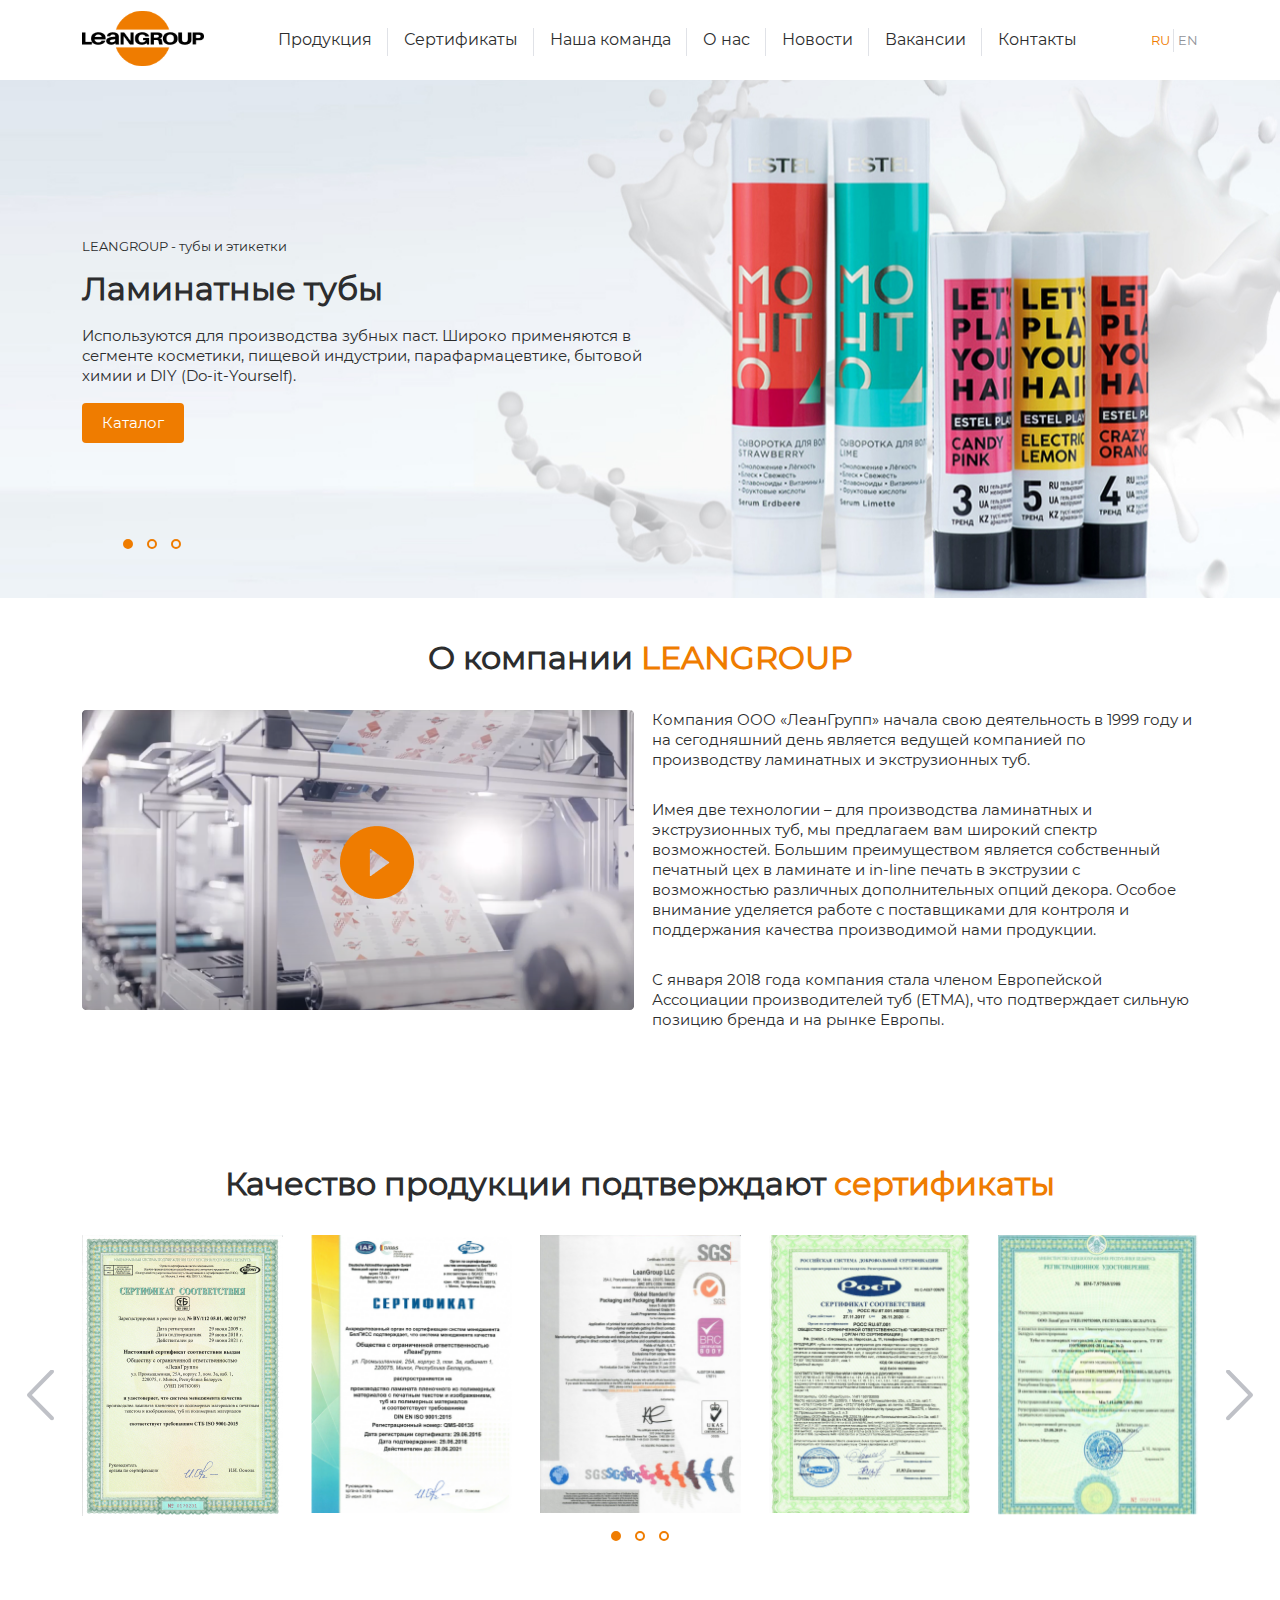
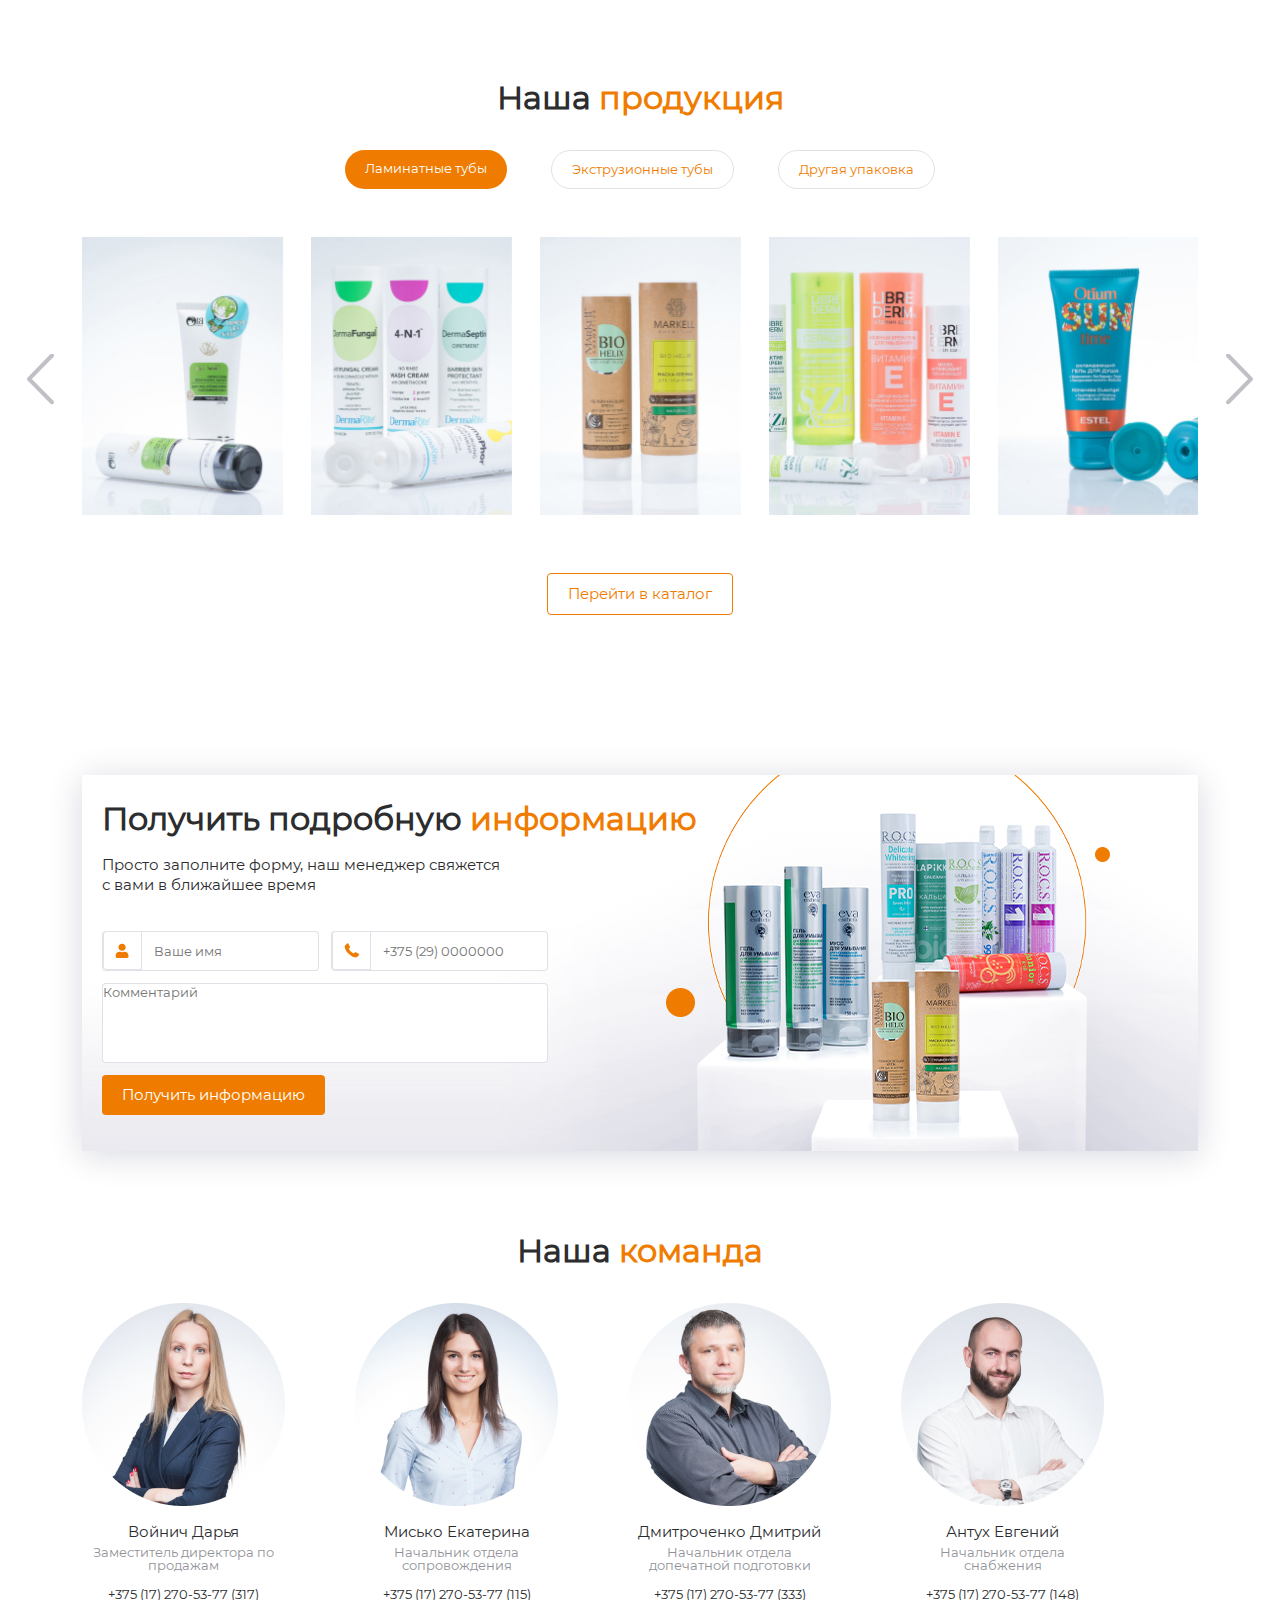
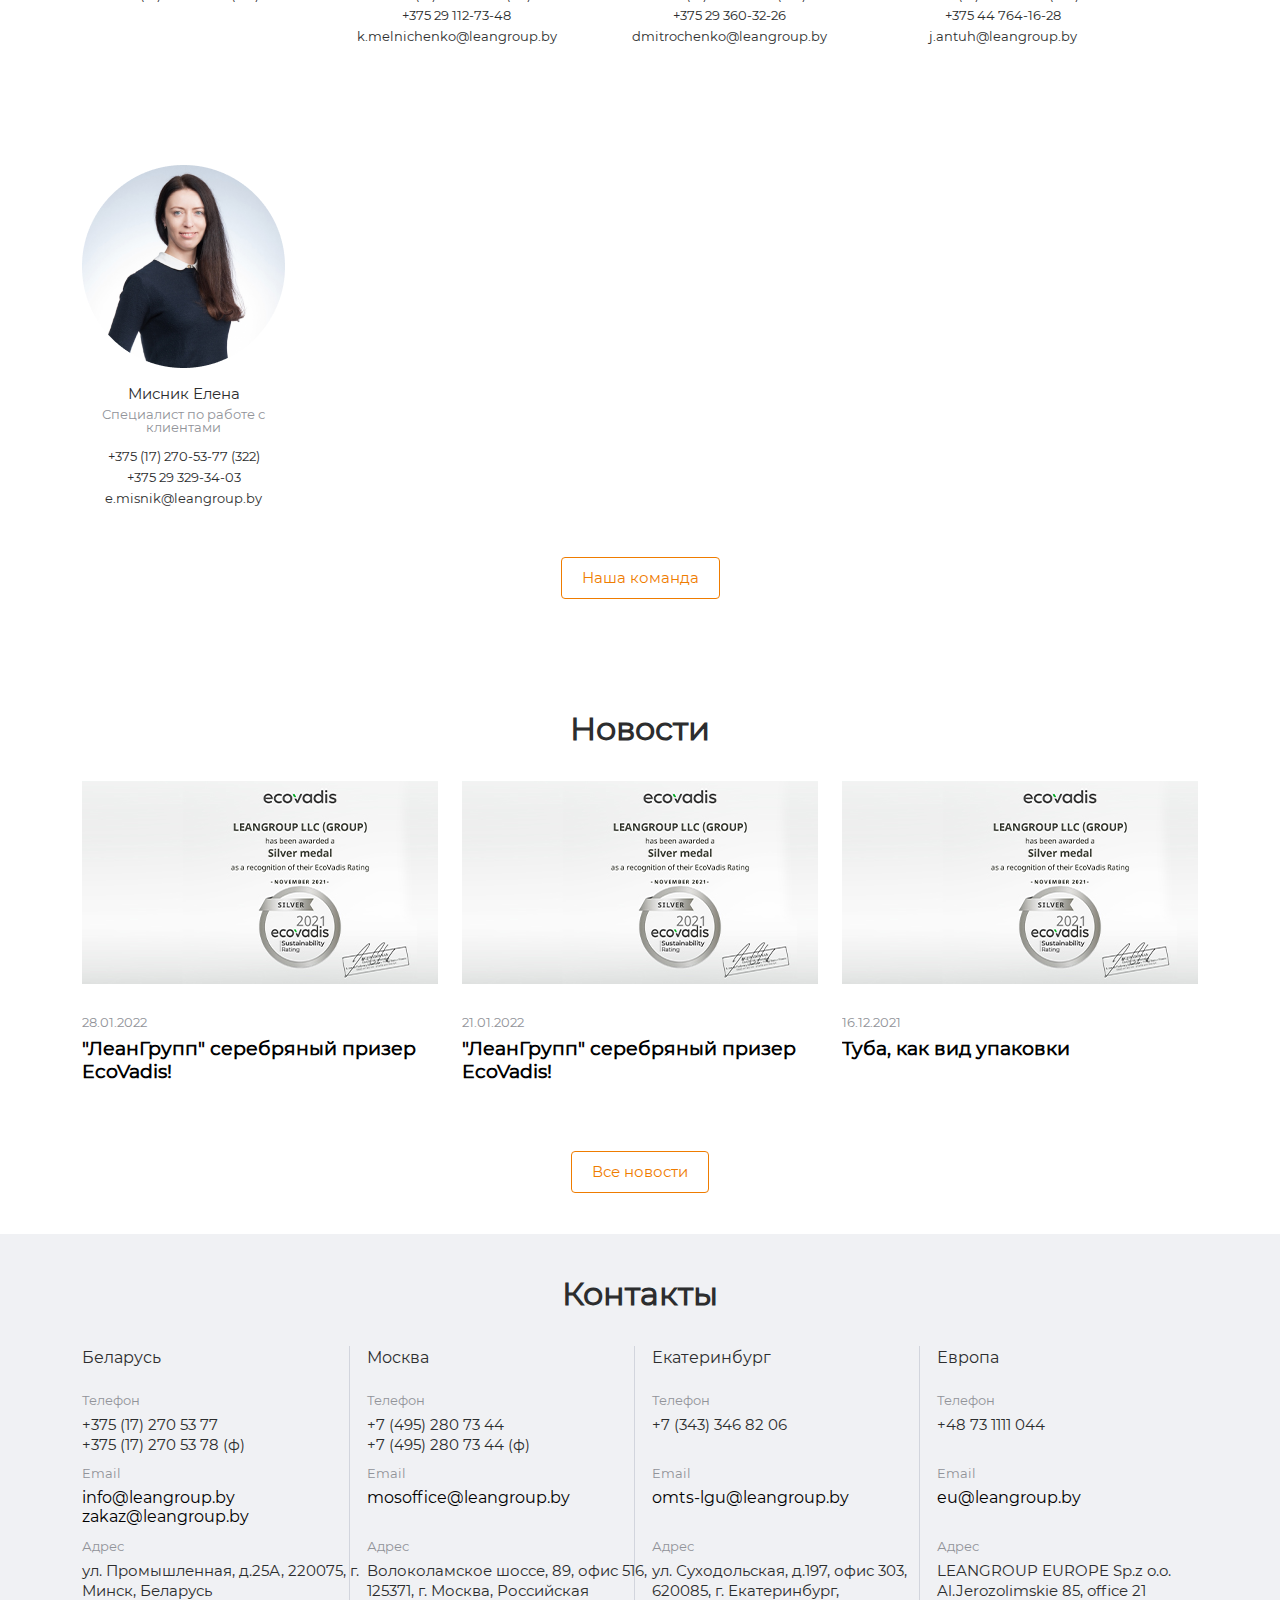
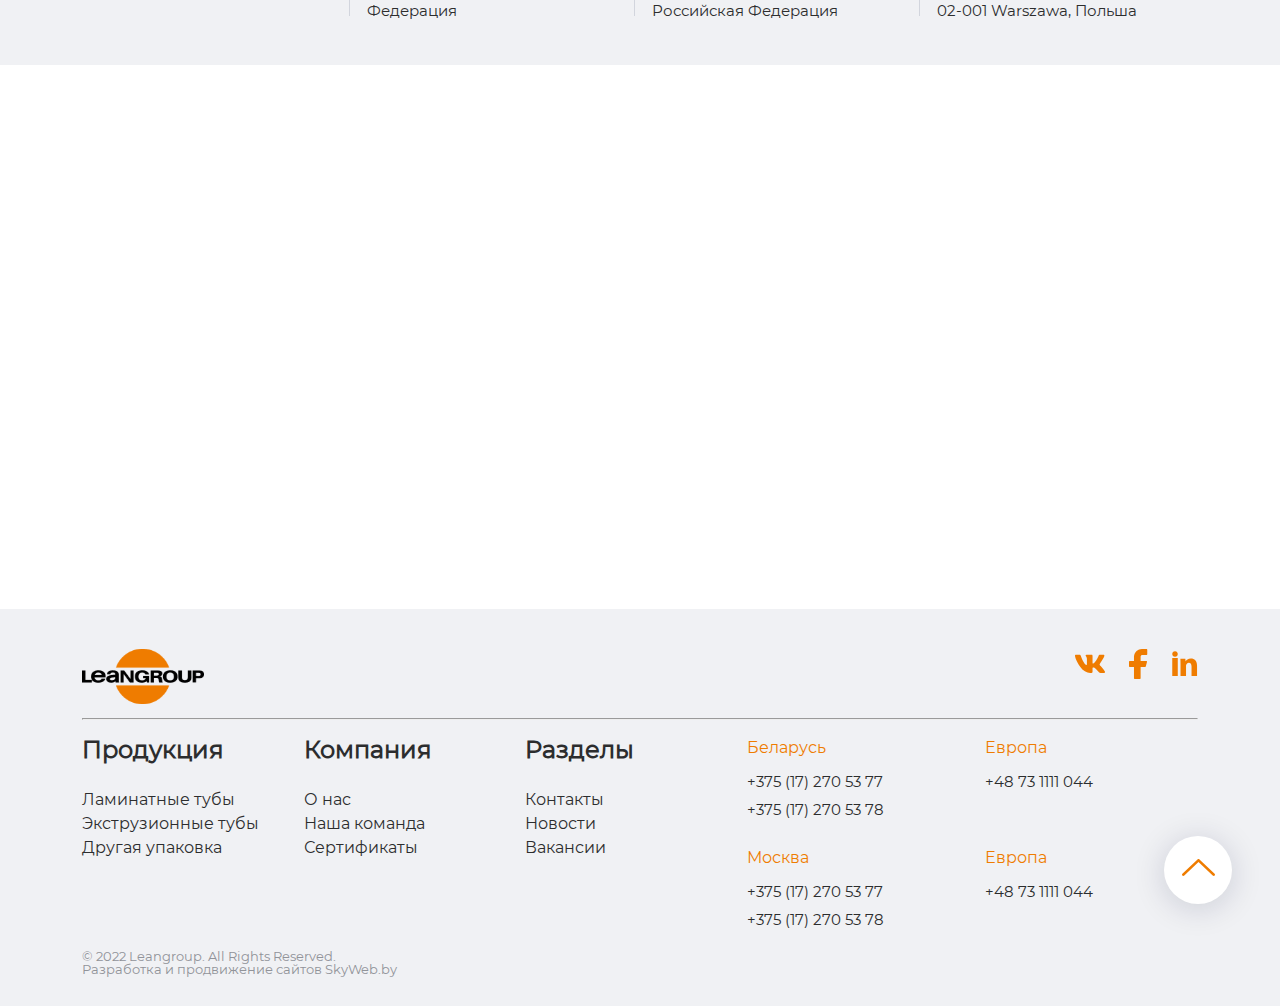
==== commit d0ec22a4: "first commit" ====
--- a/index.html
+++ b/index.html
@@ -25,7 +25,7 @@
                         <a href="#">Наша команда</a>
                     </li>
                     <li class="nav__list-item">
-                        <a href="#">О нас</a>
+                        <a href="./src/pages/about/index.html">О нас</a>
                     </li>
                     <li class="nav__list-item">
                         <a href="#">Новости</a>
@@ -58,7 +58,7 @@
                                         <h1 class="slide-item__title">LEANGROUP - тубы и этикетки</h1>
                                         <h2 class="slide-item__subtitle">Ламинатные тубы</h2>
                                         <p class="slide-item__description">Используются для производства зубных паст. Широко применяются в сегменте косметики, пищевой индустрии, парафармацевтике, бытовой химии и DIY (Do-it-Yourself).</p>
-                                        <a href="#" class="slide-item__btn">Каталог</a>
+                                        <a href="./src/pages/laminant/index.html" class="slide-item__btn">Каталог</a>
                                     </div>
                                 </div>
                             </div>
@@ -66,9 +66,9 @@
                                 <div class="slide-item slide-item_second">
                                     <div class="container">
                                         <h1 class="slide-item__title">LEANGROUP - тубы и этикетки</h1>
-                                        <h2 class="slide-item__subtitle">Ламинатные тубы</h2>
-                                        <p class="slide-item__description">Используются для производства зубных паст. Широко применяются в сегменте косметики, пищевой индустрии, парафармацевтике, бытовой химии и DIY (Do-it-Yourself).</p>
-                                        <a href="#" class="slide-item__btn">Каталог</a>
+                                        <h2 class="slide-item__subtitle">Экструзионнные тубы</h2>
+                                        <p class="slide-item__description">Экструзионные тубы применяются для упаковки и продвижения более дорогих продуктов, в основном в косметической отрасли.</p>
+                                        <a href="./src/pages/ext/index.html" class="slide-item__btn">Каталог</a>
                                     </div>
                                 </div>
                         </div>
@@ -76,9 +76,9 @@
                                 <div class="slide-item slide-item_third">
                                     <div class="container">
                                         <h1 class="slide-item__title">LEANGROUP - тубы и этикетки</h1>
-                                        <h2 class="slide-item__subtitle">Ламинатные тубы</h2>
-                                        <p class="slide-item__description">Используются для производства зубных паст. Широко применяются в сегменте косметики, пищевой индустрии, парафармацевтике, бытовой химии и DIY (Do-it-Yourself).</p>
-                                        <a href="#" class="slide-item__btn">Каталог</a>
+                                        <h2 class="slide-item__subtitle">Другая упаковка</h2>
+                                        <p class="slide-item__description">Широко применяются в сегменте косметики, пищевой индустрии, парафармацевтике, бытовой химии и DIY (Do-it-Yourself)..</p>
+                                        <a href="./src/pages/others/index.html" class="slide-item__btn">Каталог</a>
                                     </div>
                                 </div>
                         </div>
@@ -91,7 +91,7 @@
             <div class="container">
                 <h2 class="title">О компании <span>LEANGROUP</span></h2>
                 <div class="row">
-                    <div class="col-6">
+                    <div class="col-md-6">
                         <a class="about__image"
                         href="https://www.youtube.com/watch?v=3Gz-VEdWnx0&list=RD3Gz-VEdWnx0&start_radio=1"
                         data-fancybox="gallery"
@@ -100,7 +100,7 @@
                         <img class="about__image-btn" src="./src/image/button.png" alt="button">
                         </a>
                     </div>
-                    <div class="col-6">
+                    <div class="col-md-6">
                         <p class="about__description">Компания ООО «ЛеанГрупп» начала свою деятельность в 1999 году и на сегодняшний день является ведущей компанией по производству ламинатных и экструзионных туб.</p>
                         <p class="about__description">Имея две технологии – для производства ламинатных и экструзионных туб, мы предлагаем вам широкий спектр возможностей. Большим преимуществом является собственный печатный цех в ламинате и in-line печать в экструзии с возможностью различных дополнительных опций декора. Особое внимание уделяется работе с поставщиками для контроля и поддержания качества производимой нами продукции.</p>
                         <p class="about__description">С января 2018 года компания стала членом Европейской Ассоциации производителей туб (ETMA), что подтверждает сильную позицию бренда и на рынке Европы.</p>
@@ -161,7 +161,7 @@
                             <div class="item"><img src="./src/image/products/products 5.png" alt=""></div>
                         </div>
                         <div class="products-tabs__link-wrapper">
-                            <a href="#" class="products-tabs__link">Перейти в каталог</a>
+                            <a href="./src/pages/laminant/index.html" class="products-tabs__link">Перейти в каталог</a>
                         </div>
                     </div>
                     
@@ -184,7 +184,7 @@
                             <div class="item"><img src="./src/image/products/products 5.png" alt=""></div>
                         </div>
                         <div class="products-tabs__link-wrapper">
-                            <a href="#" class="products-tabs__link">Перейти в каталог</a>
+                            <a href="./src/pages/ext/index.html" class="products-tabs__link">Перейти в каталог</a>
                         </div>
                     </div>
 
@@ -207,7 +207,7 @@
                             <div class="item"><img src="./src/image/products/products 5.png" alt=""></div>
                         </div>
                         <div class="products-tabs__link-wrapper">
-                            <a href="#" class="products-tabs__link">Перейти в каталог</a>
+                            <a href="./src/pages/others/index.html" class="products-tabs__link">Перейти в каталог</a>
                         </div>
                     </div>
                     
@@ -281,7 +281,7 @@
                     </div>
                 </div>
                 <div class="team__btn">
-                    <a href="#" class="team__btn-link">Наша команда</a>
+                    <a href="./src/pages/ourTeam/index.html" class="team__btn-link">Наша команда</a>
                 </div>
             </div>
         </section>
@@ -290,19 +290,25 @@
                 <h2 class="title">Новости</h2>
                 <div class="row">
                     <div class="col-4">
-                        <img class="news__image" src="./src/image/news/news1.png" alt="">
-                        <span class="news__date">28.01.2022</span>
-                        <h3 class="subtitle">"ЛеанГрупп" серебряный призер EcoVadis!</h3>
+                        <div class="box">
+                            <img class="news__image" src="./src/image/news/news1.png" alt="">
+                            <span class="news__date">28.01.2022</span>
+                            <h3 class="subtitle">"ЛеанГрупп" серебряный призер EcoVadis!</h3>
+                        </div>
                     </div>
                     <div class="col-4">
-                        <img class="news__image" src="./src/image/news/news2.png" alt="">
-                        <span class="news__date">21.01.2022</span>
-                        <h3 class="subtitle">"ЛеанГрупп" серебряный призер EcoVadis!</h3>
+                        <div class="box">
+                            <img class="news__image" src="./src/image/news/news1.png" alt="">
+                            <span class="news__date">21.01.2022</span>
+                            <h3 class="subtitle">"ЛеанГрупп" серебряный призер EcoVadis!</h3>
+                        </div>
                     </div>
                     <div class="col-4">
-                        <img class="news__image" src="./src/image/news/news3.png" alt="">
-                        <span class="news__date">16.12.2021</span>
-                        <h3 class="subtitle">Туба, как вид упаковки</h3>
+                        <div class="box">
+                            <img class="news__image" src="./src/image/news/news1.png" alt="">
+                            <span class="news__date">16.12.2021</span>
+                            <h3 class="subtitle">Туба, как вид упаковки</h3>
+                        </div>
                     </div>
                 </div>
                 <div class="news__btn">
@@ -499,7 +505,6 @@
     <script src="./src/libs/owl/owl.carousel.min.js"></script>
     <script src="https://cdn.jsdelivr.net/npm/@fancyapps/ui@4.0/dist/fancybox.umd.js"></script>
     <script src="./src/js/slider.js"></script>
-    <script src="./src/js/burger.js"></script>
     <script src="./src/js/main.js"></script>
 
 
--- a/css/style.css
+++ b/css/style.css
@@ -197,6 +197,10 @@
 .feedback {
   padding-top: 80px;
 }
+.feedback_laminant {
+  padding-top: 10px;
+  padding-bottom: 50px;
+}
 .feedback__title {
   font-style: normal;
   font-weight: 600;
@@ -372,14 +376,16 @@
 .news {
   padding: 20px 0 41px;
 }
+.news .box {
+  overflow: hidden;
+  height: 370px;
+}
 .news .title {
   margin-bottom: 32px;
 }
 .news__image {
-  width: 100%;
-  height: 100%;
-  -o-object-fit: contain;
-     object-fit: contain;
+  -o-object-fit: cover;
+     object-fit: cover;
   margin-bottom: 24px;
 }
 .news__date {
@@ -389,6 +395,7 @@
   line-height: 13px;
   color: #919399;
   margin-bottom: 8px;
+  display: inline-block;
 }
 .news__subtitle {
   font-style: normal;
@@ -594,6 +601,2502 @@
 }
 .footer__box-phone_gap {
   margin-bottom: 8px;
+}
+
+.laminant {
+  padding: 56px 0 85px;
+}
+.laminant .owl-carousel .owl-item img {
+  display: block;
+  width: 505px;
+  height: 505px;
+}
+.laminant__title {
+  font-style: normal;
+  font-weight: 600;
+  font-size: 32px;
+  line-height: 40px;
+  color: #2C2D2E;
+  margin-bottom: 20px;
+}
+.laminant__title span {
+  color: #EF7C00;
+}
+.laminant__info {
+  font-style: normal;
+  font-weight: 400;
+  font-size: 15px;
+  line-height: 20px;
+  color: #2C2D2E;
+  margin-bottom: 24px;
+  width: 665px;
+}
+.laminant__description {
+  width: 668px;
+  font-style: normal;
+  font-weight: 500;
+  font-size: 15px;
+  line-height: 20px;
+  color: #2C2D2E;
+  margin-bottom: 32px;
+}
+.laminant__subtitle {
+  font-style: normal;
+  font-weight: 500;
+  font-size: 16px;
+  line-height: 24px;
+  color: #2C2D2E;
+  margin-bottom: 8px;
+  position: relative;
+  margin-left: 17px;
+}
+.laminant__subtitle::before {
+  content: "";
+  position: absolute;
+  top: 4px;
+  left: -18px;
+  width: 15px;
+  height: 15px;
+  background: url("../../src/image/dot.svg");
+}
+.laminant .owl-theme .owl-dots .owl-dot span {
+  background: none;
+  border: 2px solid #EF7C00;
+}
+.laminant .owl-theme .owl-dots .owl-dot.active span, .laminant .owl-theme .owl-dots .owl-dot:hover span {
+  background: #EF7C00;
+}
+
+.ourProducts .title {
+  margin-bottom: 26px;
+}
+.ourProducts .title span {
+  color: #EF7C00;
+}
+.ourProducts .flex {
+  display: flex;
+  gap: 30px;
+}
+.ourProducts .elastic {
+  display: flex;
+}
+.ourProducts .wrap {
+  display: flex;
+  gap: 19px;
+  align-items: flex-end;
+}
+.ourProducts .display {
+  display: flex;
+  gap: 12px;
+}
+.ourProducts .direction {
+  display: flex;
+  flex-direction: column;
+  gap: 55px;
+}
+.ourProducts .first {
+  background: rgba(0, 16, 61, 0.06);
+  border-radius: 4px;
+  padding: 16px 24px 17px;
+  margin-bottom: 12px;
+}
+.ourProducts .first__text {
+  display: flex;
+  gap: 16px;
+  margin-bottom: 8px;
+}
+.ourProducts .first__text-title {
+  font-style: normal;
+  font-weight: 600;
+  font-size: 24px;
+  line-height: 28px;
+  color: #EF7C00;
+}
+.ourProducts .first__text-subtitle {
+  font-style: normal;
+  font-weight: 500;
+  font-size: 16px;
+  line-height: 24px;
+  color: #919399;
+  margin-top: 5px;
+}
+.ourProducts .first__list-item {
+  width: 87px;
+  height: 13px;
+  font-style: normal;
+  font-weight: 500;
+  font-size: 13px;
+  line-height: 13px;
+  color: #919399;
+  margin-bottom: 8px;
+}
+.ourProducts .first__list-items {
+  width: 87px;
+  height: 20px;
+  font-style: normal;
+  font-weight: 400;
+  font-size: 15px;
+  line-height: 20px;
+  color: #2C2D2E;
+  position: relative;
+}
+.ourProducts .first__list-items_border::before {
+  content: "";
+  position: absolute;
+  width: 203px;
+  height: 1px;
+  top: 100%;
+  left: 0;
+  background: rgba(0, 16, 61, 0.12);
+}
+.ourProducts .first__thread {
+  font-style: normal;
+  font-weight: 500;
+  font-size: 13px;
+  line-height: 13px;
+  display: flex;
+  align-items: center;
+  color: #919399;
+  margin-bottom: 27.5px;
+}
+.ourProducts .first__size {
+  font-style: normal;
+  font-weight: 500;
+  font-size: 16px;
+  line-height: 24px;
+  color: #2C2D2E;
+  margin-bottom: 8px;
+}
+.ourProducts .first__sign {
+  font-style: normal;
+  font-weight: 400;
+  font-size: 15px;
+  line-height: 20px;
+  color: #919399;
+}
+.ourProducts .first__type-image {
+  margin-top: 51px;
+}
+.ourProducts .first__type-volume {
+  font-style: normal;
+  font-weight: 500;
+  font-size: 13px;
+  line-height: 13px;
+  color: #919399;
+  margin: 12px 0 0 10px;
+}
+.ourProducts .second {
+  background: rgba(0, 16, 61, 0.06);
+  border-radius: 4px;
+  padding: 16px 24px 17px;
+  margin-bottom: 12px;
+}
+.ourProducts .second__text {
+  display: flex;
+  gap: 16px;
+  margin-bottom: 8px;
+}
+.ourProducts .second__text-title {
+  font-style: normal;
+  font-weight: 600;
+  font-size: 24px;
+  line-height: 28px;
+  color: #EF7C00;
+}
+.ourProducts .second__text-subtitle {
+  font-style: normal;
+  font-weight: 500;
+  font-size: 16px;
+  line-height: 24px;
+  color: #919399;
+  margin-top: 5px;
+}
+.ourProducts .second__list-item {
+  width: 87px;
+  height: 13px;
+  font-style: normal;
+  font-weight: 500;
+  font-size: 13px;
+  line-height: 13px;
+  color: #919399;
+  margin-bottom: 8px;
+}
+.ourProducts .second__list-items {
+  width: 87px;
+  height: 20px;
+  font-style: normal;
+  font-weight: 400;
+  font-size: 15px;
+  line-height: 20px;
+  color: #2C2D2E;
+  position: relative;
+}
+.ourProducts .second__list-items_border::before {
+  content: "";
+  position: absolute;
+  width: 203px;
+  height: 1px;
+  top: 100%;
+  left: 0;
+  background: rgba(0, 16, 61, 0.12);
+}
+.ourProducts .second__thread {
+  font-style: normal;
+  font-weight: 500;
+  font-size: 13px;
+  line-height: 13px;
+  display: flex;
+  align-items: center;
+  color: #919399;
+  margin-bottom: 27.5px;
+}
+.ourProducts .second__size {
+  font-style: normal;
+  font-weight: 500;
+  font-size: 16px;
+  line-height: 24px;
+  color: #2C2D2E;
+  margin-bottom: 8px;
+}
+.ourProducts .second__sign {
+  font-style: normal;
+  font-weight: 400;
+  font-size: 15px;
+  line-height: 20px;
+  color: #919399;
+}
+.ourProducts .second__type {
+  display: flex;
+  flex-direction: column;
+  text-align: center;
+  font-style: normal;
+  font-weight: 500;
+  font-size: 13px;
+  line-height: 13px;
+  color: #919399;
+}
+.ourProducts .second__type-image {
+  margin-top: 25px;
+  margin-bottom: 12px;
+}
+.ourProducts .second__type-volume {
+  font-style: normal;
+  font-weight: 500;
+  font-size: 13px;
+  line-height: 13px;
+  color: #919399;
+  margin: 12px 0 0 10px;
+}
+.ourProducts .third {
+  background: rgba(0, 16, 61, 0.06);
+  border-radius: 4px;
+  padding: 16px 24px 17px;
+  margin-bottom: 12px;
+}
+.ourProducts .third__text {
+  display: flex;
+  gap: 16px;
+  margin-bottom: 8px;
+}
+.ourProducts .third__text-title {
+  font-style: normal;
+  font-weight: 600;
+  font-size: 24px;
+  line-height: 28px;
+  color: #EF7C00;
+}
+.ourProducts .third__text-subtitle {
+  font-style: normal;
+  font-weight: 500;
+  font-size: 16px;
+  line-height: 24px;
+  color: #919399;
+  margin-top: 5px;
+}
+.ourProducts .third__list-item {
+  width: 87px;
+  height: 13px;
+  font-style: normal;
+  font-weight: 500;
+  font-size: 13px;
+  line-height: 13px;
+  color: #919399;
+  margin-bottom: 8px;
+}
+.ourProducts .third__list-items {
+  width: 87px;
+  height: 20px;
+  font-style: normal;
+  font-weight: 400;
+  font-size: 15px;
+  line-height: 20px;
+  color: #2C2D2E;
+  position: relative;
+}
+.ourProducts .third__list-items_border::before {
+  content: "";
+  position: absolute;
+  width: 203px;
+  height: 1px;
+  top: 100%;
+  left: 0;
+  background: rgba(0, 16, 61, 0.12);
+}
+.ourProducts .third__thread {
+  font-style: normal;
+  font-weight: 500;
+  font-size: 13px;
+  line-height: 13px;
+  display: flex;
+  align-items: center;
+  color: #919399;
+  margin-bottom: 27.5px;
+}
+.ourProducts .third__size {
+  font-style: normal;
+  font-weight: 500;
+  font-size: 16px;
+  line-height: 24px;
+  color: #2C2D2E;
+  margin-bottom: 8px;
+}
+.ourProducts .third__sign {
+  font-style: normal;
+  font-weight: 400;
+  font-size: 15px;
+  line-height: 20px;
+  color: #919399;
+  position: relative;
+}
+.ourProducts .third__sign_border::before {
+  content: "";
+  position: absolute;
+  width: 635px;
+  height: 1px;
+  left: 0;
+  top: 49px;
+  background: rgba(0, 16, 61, 0.12);
+}
+.ourProducts .third__type {
+  display: flex;
+  flex-direction: column;
+  text-align: center;
+  font-style: normal;
+  font-weight: 500;
+  font-size: 13px;
+  line-height: 13px;
+  color: #919399;
+}
+.ourProducts .third__type-image {
+  margin-top: 25px;
+  margin-bottom: 12px;
+}
+.ourProducts .third__type-volume {
+  font-style: normal;
+  font-weight: 500;
+  font-size: 13px;
+  line-height: 13px;
+  color: #919399;
+  margin: 12px 0 0 10px;
+}
+.ourProducts .fourth {
+  background: rgba(0, 16, 61, 0.06);
+  border-radius: 4px;
+  padding: 16px 24px 17px;
+  margin-bottom: 12px;
+}
+.ourProducts .fourth__text {
+  display: flex;
+  gap: 16px;
+  margin-bottom: 8px;
+}
+.ourProducts .fourth__text-title {
+  font-style: normal;
+  font-weight: 600;
+  font-size: 24px;
+  line-height: 28px;
+  color: #EF7C00;
+}
+.ourProducts .fourth__text-subtitle {
+  font-style: normal;
+  font-weight: 500;
+  font-size: 16px;
+  line-height: 24px;
+  color: #919399;
+  margin-top: 5px;
+}
+.ourProducts .fourth__list-item {
+  width: 87px;
+  height: 13px;
+  font-style: normal;
+  font-weight: 500;
+  font-size: 13px;
+  line-height: 13px;
+  color: #919399;
+  margin-bottom: 8px;
+}
+.ourProducts .fourth__list-items {
+  width: 87px;
+  height: 20px;
+  font-style: normal;
+  font-weight: 400;
+  font-size: 15px;
+  line-height: 20px;
+  color: #2C2D2E;
+  position: relative;
+}
+.ourProducts .fourth__list-items_border::before {
+  content: "";
+  position: absolute;
+  width: 203px;
+  height: 1px;
+  top: 100%;
+  left: 0;
+  background: rgba(0, 16, 61, 0.12);
+}
+.ourProducts .fourth__thread {
+  font-style: normal;
+  font-weight: 500;
+  font-size: 13px;
+  line-height: 13px;
+  display: flex;
+  align-items: center;
+  color: #919399;
+  margin-bottom: 27.5px;
+}
+.ourProducts .fourth__size {
+  font-style: normal;
+  font-weight: 500;
+  font-size: 16px;
+  line-height: 24px;
+  color: #2C2D2E;
+  margin-bottom: 8px;
+}
+.ourProducts .fourth__sign {
+  font-style: normal;
+  font-weight: 400;
+  font-size: 15px;
+  line-height: 20px;
+  color: #919399;
+  position: relative;
+}
+.ourProducts .fourth__sign_border::before {
+  content: "";
+  position: absolute;
+  width: 635px;
+  height: 1px;
+  left: 0;
+  top: 49px;
+  background: rgba(0, 16, 61, 0.12);
+}
+.ourProducts .fourth__type {
+  display: flex;
+  flex-direction: column;
+  text-align: center;
+  font-style: normal;
+  font-weight: 500;
+  font-size: 13px;
+  line-height: 13px;
+  color: #919399;
+}
+.ourProducts .fourth__type-image {
+  margin-top: 25px;
+  margin-bottom: 12px;
+}
+.ourProducts .fourth__type-volume {
+  font-style: normal;
+  font-weight: 500;
+  font-size: 13px;
+  line-height: 13px;
+  color: #919399;
+  margin: 12px 0 0 10px;
+}
+.ourProducts .fifth {
+  background: rgba(0, 16, 61, 0.06);
+  border-radius: 4px;
+  padding: 16px 24px 17px;
+  margin-bottom: 12px;
+}
+.ourProducts .fifth__text {
+  display: flex;
+  gap: 16px;
+  margin-bottom: 8px;
+}
+.ourProducts .fifth__text-title {
+  font-style: normal;
+  font-weight: 600;
+  font-size: 24px;
+  line-height: 28px;
+  color: #EF7C00;
+}
+.ourProducts .fifth__text-subtitle {
+  font-style: normal;
+  font-weight: 500;
+  font-size: 16px;
+  line-height: 24px;
+  color: #919399;
+  margin-top: 5px;
+}
+.ourProducts .fifth__list-item {
+  width: 87px;
+  height: 13px;
+  font-style: normal;
+  font-weight: 500;
+  font-size: 13px;
+  line-height: 13px;
+  color: #919399;
+  margin-bottom: 8px;
+}
+.ourProducts .fifth__list-items {
+  width: 87px;
+  height: 20px;
+  font-style: normal;
+  font-weight: 400;
+  font-size: 15px;
+  line-height: 20px;
+  color: #2C2D2E;
+  position: relative;
+}
+.ourProducts .fifth__list-items_border::before {
+  content: "";
+  position: absolute;
+  width: 203px;
+  height: 1px;
+  top: 100%;
+  left: 0;
+  background: rgba(0, 16, 61, 0.12);
+}
+.ourProducts .fifth__thread {
+  font-style: normal;
+  font-weight: 500;
+  font-size: 13px;
+  line-height: 13px;
+  display: flex;
+  align-items: center;
+  color: #919399;
+  margin-bottom: 27.5px;
+}
+.ourProducts .fifth__size {
+  font-style: normal;
+  font-weight: 500;
+  font-size: 16px;
+  line-height: 24px;
+  color: #2C2D2E;
+  margin-bottom: 8px;
+}
+.ourProducts .fifth__sign {
+  font-style: normal;
+  font-weight: 400;
+  font-size: 15px;
+  line-height: 20px;
+  color: #919399;
+  position: relative;
+}
+.ourProducts .fifth__sign_border::before {
+  content: "";
+  position: absolute;
+  width: 635px;
+  height: 1px;
+  left: 0;
+  top: 49px;
+  background: rgba(0, 16, 61, 0.12);
+}
+.ourProducts .fifth__type {
+  display: flex;
+  flex-direction: column;
+  text-align: center;
+  font-style: normal;
+  font-weight: 500;
+  font-size: 13px;
+  line-height: 13px;
+  color: #919399;
+}
+.ourProducts .fifth__type-image {
+  margin-top: 25px;
+  margin-bottom: 12px;
+}
+.ourProducts .fifth__type-volume {
+  font-style: normal;
+  font-weight: 500;
+  font-size: 13px;
+  line-height: 13px;
+  color: #919399;
+  margin: 12px 0 0 10px;
+}
+.ourProducts .sixth {
+  background: rgba(0, 16, 61, 0.06);
+  border-radius: 4px;
+  padding: 16px 24px 17px;
+  margin-bottom: 12px;
+}
+.ourProducts .sixth__text {
+  display: flex;
+  gap: 16px;
+  margin-bottom: 8px;
+}
+.ourProducts .sixth__text-title {
+  font-style: normal;
+  font-weight: 600;
+  font-size: 24px;
+  line-height: 28px;
+  color: #EF7C00;
+}
+.ourProducts .sixth__text-subtitle {
+  font-style: normal;
+  font-weight: 500;
+  font-size: 16px;
+  line-height: 24px;
+  color: #919399;
+  margin-top: 5px;
+}
+.ourProducts .sixth__list-item {
+  width: 87px;
+  height: 13px;
+  font-style: normal;
+  font-weight: 500;
+  font-size: 13px;
+  line-height: 13px;
+  color: #919399;
+  margin-bottom: 8px;
+}
+.ourProducts .sixth__list-items {
+  width: 87px;
+  height: 20px;
+  font-style: normal;
+  font-weight: 400;
+  font-size: 15px;
+  line-height: 20px;
+  color: #2C2D2E;
+  position: relative;
+}
+.ourProducts .sixth__list-items_border::before {
+  content: "";
+  position: absolute;
+  width: 203px;
+  height: 1px;
+  top: 100%;
+  left: 0;
+  background: rgba(0, 16, 61, 0.12);
+}
+.ourProducts .sixth__thread {
+  font-style: normal;
+  font-weight: 500;
+  font-size: 13px;
+  line-height: 13px;
+  display: flex;
+  align-items: center;
+  color: #919399;
+  margin-bottom: 27.5px;
+}
+.ourProducts .sixth__size {
+  font-style: normal;
+  font-weight: 500;
+  font-size: 16px;
+  line-height: 24px;
+  color: #2C2D2E;
+  margin-bottom: 8px;
+}
+.ourProducts .sixth__sign {
+  font-style: normal;
+  font-weight: 400;
+  font-size: 15px;
+  line-height: 20px;
+  color: #919399;
+  position: relative;
+}
+.ourProducts .sixth__sign_border::before {
+  content: "";
+  position: absolute;
+  width: 635px;
+  height: 1px;
+  left: 0;
+  top: 49px;
+  background: rgba(0, 16, 61, 0.12);
+}
+.ourProducts .sixth__type {
+  display: flex;
+  flex-direction: column;
+  text-align: center;
+  font-style: normal;
+  font-weight: 500;
+  font-size: 13px;
+  line-height: 13px;
+  color: #919399;
+}
+.ourProducts .sixth__type-image {
+  margin-top: 25px;
+  margin-bottom: 12px;
+}
+.ourProducts .sixth__type-volume {
+  font-style: normal;
+  font-weight: 500;
+  font-size: 13px;
+  line-height: 13px;
+  color: #919399;
+  margin: 12px 0 0 10px;
+}
+.ourProducts .seventh {
+  background: rgba(0, 16, 61, 0.06);
+  border-radius: 4px;
+  padding: 16px 24px 17px;
+  margin-bottom: 12px;
+}
+.ourProducts .seventh__text {
+  display: flex;
+  gap: 16px;
+  margin-bottom: 8px;
+}
+.ourProducts .seventh__text-title {
+  font-style: normal;
+  font-weight: 600;
+  font-size: 24px;
+  line-height: 28px;
+  color: #EF7C00;
+}
+.ourProducts .seventh__text-subtitle {
+  font-style: normal;
+  font-weight: 500;
+  font-size: 16px;
+  line-height: 24px;
+  color: #919399;
+  margin-top: 5px;
+}
+.ourProducts .seventh__list-item {
+  width: 87px;
+  height: 13px;
+  font-style: normal;
+  font-weight: 500;
+  font-size: 13px;
+  line-height: 13px;
+  color: #919399;
+  margin-bottom: 8px;
+}
+.ourProducts .seventh__list-items {
+  width: 87px;
+  height: 20px;
+  font-style: normal;
+  font-weight: 400;
+  font-size: 15px;
+  line-height: 20px;
+  color: #2C2D2E;
+  position: relative;
+}
+.ourProducts .seventh__list-items_border::before {
+  content: "";
+  position: absolute;
+  width: 203px;
+  height: 1px;
+  top: 100%;
+  left: 0;
+  background: rgba(0, 16, 61, 0.12);
+}
+.ourProducts .seventh__thread {
+  font-style: normal;
+  font-weight: 500;
+  font-size: 13px;
+  line-height: 13px;
+  display: flex;
+  align-items: center;
+  color: #919399;
+  margin-bottom: 27.5px;
+}
+.ourProducts .seventh__size {
+  font-style: normal;
+  font-weight: 500;
+  font-size: 16px;
+  line-height: 24px;
+  color: #2C2D2E;
+  margin-bottom: 8px;
+}
+.ourProducts .seventh__sign {
+  font-style: normal;
+  font-weight: 400;
+  font-size: 15px;
+  line-height: 20px;
+  color: #919399;
+  position: relative;
+}
+.ourProducts .seventh__sign_border::before {
+  content: "";
+  position: absolute;
+  width: 635px;
+  height: 1px;
+  left: 0;
+  top: 49px;
+  background: rgba(0, 16, 61, 0.12);
+}
+.ourProducts .seventh__type {
+  display: flex;
+  flex-direction: column;
+  text-align: center;
+  font-style: normal;
+  font-weight: 500;
+  font-size: 13px;
+  line-height: 13px;
+  color: #919399;
+}
+.ourProducts .seventh__type-image {
+  margin-top: 25px;
+  margin-bottom: 12px;
+}
+.ourProducts .seventh__type-volume {
+  font-style: normal;
+  font-weight: 500;
+  font-size: 13px;
+  line-height: 13px;
+  color: #919399;
+  margin: 12px 0 0 10px;
+}
+.ourProducts .eighth {
+  background: rgba(0, 16, 61, 0.06);
+  border-radius: 4px;
+  padding: 16px 24px 17px;
+  margin-bottom: 12px;
+}
+.ourProducts .eighth__text {
+  display: flex;
+  gap: 16px;
+  margin-bottom: 8px;
+}
+.ourProducts .eighth__text-title {
+  font-style: normal;
+  font-weight: 600;
+  font-size: 24px;
+  line-height: 28px;
+  color: #EF7C00;
+}
+.ourProducts .eighth__text-subtitle {
+  font-style: normal;
+  font-weight: 500;
+  font-size: 16px;
+  line-height: 24px;
+  color: #919399;
+  margin-top: 5px;
+}
+.ourProducts .eighth__list-item {
+  width: 87px;
+  height: 13px;
+  font-style: normal;
+  font-weight: 500;
+  font-size: 13px;
+  line-height: 13px;
+  color: #919399;
+  margin-bottom: 8px;
+}
+.ourProducts .eighth__list-items {
+  width: 87px;
+  height: 20px;
+  font-style: normal;
+  font-weight: 400;
+  font-size: 15px;
+  line-height: 20px;
+  color: #2C2D2E;
+  position: relative;
+}
+.ourProducts .eighth__list-items_border::before {
+  content: "";
+  position: absolute;
+  width: 203px;
+  height: 1px;
+  top: 100%;
+  left: 0;
+  background: rgba(0, 16, 61, 0.12);
+}
+.ourProducts .eighth__thread {
+  font-style: normal;
+  font-weight: 500;
+  font-size: 13px;
+  line-height: 13px;
+  display: flex;
+  align-items: center;
+  color: #919399;
+  margin-bottom: 27.5px;
+}
+.ourProducts .eighth__size {
+  font-style: normal;
+  font-weight: 500;
+  font-size: 16px;
+  line-height: 24px;
+  color: #2C2D2E;
+  margin-bottom: 8px;
+}
+.ourProducts .eighth__sign {
+  font-style: normal;
+  font-weight: 400;
+  font-size: 15px;
+  line-height: 20px;
+  color: #919399;
+  position: relative;
+}
+.ourProducts .eighth__sign_border::before {
+  content: "";
+  position: absolute;
+  width: 635px;
+  height: 1px;
+  left: 0;
+  top: 49px;
+  background: rgba(0, 16, 61, 0.12);
+}
+.ourProducts .eighth__type {
+  display: flex;
+  flex-direction: column;
+  text-align: center;
+  font-style: normal;
+  font-weight: 500;
+  font-size: 13px;
+  line-height: 13px;
+  color: #919399;
+}
+.ourProducts .eighth__type-image {
+  margin-top: 25px;
+  margin-bottom: 12px;
+}
+.ourProducts .eighth__type-volume {
+  font-style: normal;
+  font-weight: 500;
+  font-size: 13px;
+  line-height: 13px;
+  color: #919399;
+  margin: 12px 0 0 10px;
+}
+.ourProducts .ninth {
+  background: rgba(0, 16, 61, 0.06);
+  border-radius: 4px;
+  padding: 16px 24px 17px;
+  margin-bottom: 12px;
+}
+.ourProducts .ninth__text {
+  display: flex;
+  gap: 16px;
+  margin-bottom: 8px;
+}
+.ourProducts .ninth__text-title {
+  font-style: normal;
+  font-weight: 600;
+  font-size: 24px;
+  line-height: 28px;
+  color: #EF7C00;
+}
+.ourProducts .ninth__text-subtitle {
+  font-style: normal;
+  font-weight: 500;
+  font-size: 16px;
+  line-height: 24px;
+  color: #919399;
+  margin-top: 5px;
+}
+.ourProducts .ninth__list-item {
+  width: 87px;
+  height: 13px;
+  font-style: normal;
+  font-weight: 500;
+  font-size: 13px;
+  line-height: 13px;
+  color: #919399;
+  margin-bottom: 8px;
+}
+.ourProducts .ninth__list-items {
+  width: 87px;
+  height: 20px;
+  font-style: normal;
+  font-weight: 400;
+  font-size: 15px;
+  line-height: 20px;
+  color: #2C2D2E;
+  position: relative;
+}
+.ourProducts .ninth__list-items_border::before {
+  content: "";
+  position: absolute;
+  width: 203px;
+  height: 1px;
+  top: 100%;
+  left: 0;
+  background: rgba(0, 16, 61, 0.12);
+}
+.ourProducts .ninth__thread {
+  font-style: normal;
+  font-weight: 500;
+  font-size: 13px;
+  line-height: 13px;
+  display: flex;
+  align-items: center;
+  color: #919399;
+  margin-bottom: 27.5px;
+}
+.ourProducts .ninth__size {
+  font-style: normal;
+  font-weight: 500;
+  font-size: 16px;
+  line-height: 24px;
+  color: #2C2D2E;
+  margin-bottom: 8px;
+}
+.ourProducts .ninth__sign {
+  font-style: normal;
+  font-weight: 400;
+  font-size: 15px;
+  line-height: 20px;
+  color: #919399;
+  position: relative;
+}
+.ourProducts .ninth__sign_border::before {
+  content: "";
+  position: absolute;
+  width: 635px;
+  height: 1px;
+  left: 0;
+  top: 49px;
+  background: rgba(0, 16, 61, 0.12);
+}
+.ourProducts .ninth__type {
+  display: flex;
+  flex-direction: column;
+  text-align: center;
+  font-style: normal;
+  font-weight: 500;
+  font-size: 13px;
+  line-height: 13px;
+  color: #919399;
+}
+.ourProducts .ninth__type-image {
+  margin-top: 25px;
+  margin-bottom: 12px;
+}
+.ourProducts .ninth__type-volume {
+  font-style: normal;
+  font-weight: 500;
+  font-size: 13px;
+  line-height: 13px;
+  color: #919399;
+  margin: 12px 0 0 10px;
+}
+.ourProducts .tenth {
+  background: rgba(0, 16, 61, 0.06);
+  border-radius: 4px;
+  padding: 16px 24px 17px;
+  margin-bottom: 12px;
+}
+.ourProducts .tenth__text {
+  display: flex;
+  gap: 16px;
+  margin-bottom: 8px;
+}
+.ourProducts .tenth__text-title {
+  font-style: normal;
+  font-weight: 600;
+  font-size: 24px;
+  line-height: 28px;
+  color: #EF7C00;
+}
+.ourProducts .tenth__text-subtitle {
+  font-style: normal;
+  font-weight: 500;
+  font-size: 16px;
+  line-height: 24px;
+  color: #919399;
+  margin-top: 5px;
+}
+.ourProducts .tenth__list-item {
+  width: 87px;
+  height: 13px;
+  font-style: normal;
+  font-weight: 500;
+  font-size: 13px;
+  line-height: 13px;
+  color: #919399;
+  margin-bottom: 8px;
+}
+.ourProducts .tenth__list-items {
+  width: 87px;
+  height: 20px;
+  font-style: normal;
+  font-weight: 400;
+  font-size: 15px;
+  line-height: 20px;
+  color: #2C2D2E;
+  position: relative;
+}
+.ourProducts .tenth__list-items_border::before {
+  content: "";
+  position: absolute;
+  width: 203px;
+  height: 1px;
+  top: 100%;
+  left: 0;
+  background: rgba(0, 16, 61, 0.12);
+}
+.ourProducts .tenth__thread {
+  font-style: normal;
+  font-weight: 500;
+  font-size: 13px;
+  line-height: 13px;
+  display: flex;
+  align-items: center;
+  color: #919399;
+  margin-bottom: 27.5px;
+}
+.ourProducts .tenth__size {
+  font-style: normal;
+  font-weight: 500;
+  font-size: 16px;
+  line-height: 24px;
+  color: #2C2D2E;
+  margin-bottom: 8px;
+}
+.ourProducts .tenth__sign {
+  font-style: normal;
+  font-weight: 400;
+  font-size: 15px;
+  line-height: 20px;
+  color: #919399;
+  position: relative;
+}
+.ourProducts .tenth__sign_border::before {
+  content: "";
+  position: absolute;
+  width: 635px;
+  height: 1px;
+  left: 0;
+  top: 49px;
+  background: rgba(0, 16, 61, 0.12);
+}
+.ourProducts .tenth__type {
+  display: flex;
+  flex-direction: column;
+  text-align: center;
+  font-style: normal;
+  font-weight: 500;
+  font-size: 13px;
+  line-height: 13px;
+  color: #919399;
+}
+.ourProducts .tenth__type_wd {
+  width: 42px;
+  position: relative;
+  top: -31px;
+}
+.ourProducts .tenth__type_wh {
+  width: 62px;
+}
+.ourProducts .tenth__type_position {
+  position: relative;
+  top: -31px;
+}
+.ourProducts .tenth__type-image {
+  margin-top: 25px;
+  margin-bottom: 12px;
+}
+.ourProducts .tenth__type-volume {
+  font-style: normal;
+  font-weight: 500;
+  font-size: 13px;
+  line-height: 13px;
+  color: #919399;
+  margin: 12px 0 0 10px;
+}
+.data {
+  padding: 64px 0 104px;
+}
+.data__text {
+  display: flex;
+  gap: 4px;
+}
+.data__text-title {
+  width: 36px;
+  height: 24px;
+  font-style: normal;
+  font-weight: 500;
+  font-size: 16px;
+  line-height: 24px;
+  color: #EF7C00;
+  margin-bottom: 4px;
+  position: relative;
+}
+.data__text-title_border::before {
+  content: "";
+  position: absolute;
+  left: 0;
+  top: -24px;
+  width: 1295px;
+  height: 1px;
+  background: rgba(0, 16, 61, 0.12);
+}
+.data__text-title_border::after {
+  content: "";
+  position: absolute;
+  left: 0;
+  top: 230px;
+  width: 1295px;
+  height: 1px;
+  background: rgba(0, 16, 61, 0.12);
+}
+.data__text-subtitle {
+  width: 512px;
+  font-style: normal;
+  font-weight: 400;
+  font-size: 15px;
+  line-height: 20px;
+  color: #2C2D2E;
+  margin-bottom: 8px;
+}
+.data__info {
+  display: flex;
+  gap: 4px;
+}
+.data__info-title {
+  font-style: normal;
+  font-weight: 500;
+  font-size: 16px;
+  line-height: 24px;
+  color: #0DC268;
+  margin: 20px 0 8px;
+  width: 36px;
+}
+.data__info-subtitle {
+  font-style: normal;
+  font-weight: 500;
+  font-size: 15px;
+  line-height: 20px;
+  color: #0DC268;
+  margin: 20px 0 8px;
+}
+.data__size {
+  font-style: normal;
+  font-weight: 500;
+  font-size: 15px;
+  line-height: 20px;
+  color: #EF7C00;
+  margin-bottom: 6px;
+}
+.data__list {
+  font-style: normal;
+  font-weight: 400;
+  font-size: 15px;
+  line-height: 20px;
+  color: #2C2D2E;
+  margin-bottom: 6px;
+}
+
+.ext {
+  padding: 56px 0 85px;
+}
+.ext .owl-carousel .owl-item img {
+  display: block;
+  width: 505px;
+  height: 505px;
+}
+.ext__title {
+  font-style: normal;
+  font-weight: 600;
+  font-size: 32px;
+  line-height: 40px;
+  color: #2C2D2E;
+  margin-bottom: 20px;
+}
+.ext__title span {
+  color: #EF7C00;
+}
+.ext__info {
+  font-style: normal;
+  font-weight: 400;
+  font-size: 15px;
+  line-height: 20px;
+  color: #2C2D2E;
+  margin-bottom: 24px;
+  width: 665px;
+}
+.ext__info_mar {
+  margin-bottom: 44px;
+}
+.ext__description {
+  width: 668px;
+  font-style: normal;
+  font-weight: 500;
+  font-size: 15px;
+  line-height: 20px;
+  color: #2C2D2E;
+  margin-bottom: 32px;
+}
+.ext__subtitle {
+  font-style: normal;
+  font-weight: 500;
+  font-size: 16px;
+  line-height: 24px;
+  color: #2C2D2E;
+  margin-bottom: 8px;
+  margin-left: 17px;
+  position: relative;
+}
+.ext__subtitle::before {
+  content: "";
+  position: absolute;
+  top: 4px;
+  left: -18px;
+  width: 15px;
+  height: 15px;
+  background: url("../../src/image/dot.svg");
+}
+.ext .owl-theme .owl-dots .owl-dot span {
+  background: none;
+  border: 2px solid #EF7C00;
+}
+.ext .owl-theme .owl-dots .owl-dot.active span, .ext .owl-theme .owl-dots .owl-dot:hover span {
+  background: #EF7C00;
+}
+
+.extProducts .title {
+  margin-bottom: 26px;
+}
+.extProducts .title span {
+  color: #EF7C00;
+}
+.extProducts .flex {
+  display: flex;
+  gap: 30px;
+  justify-content: end;
+}
+.extProducts .wrap {
+  display: flex;
+  gap: 19px;
+  align-items: flex-end;
+}
+.extProducts .display {
+  display: flex;
+  gap: 12px;
+}
+.extProducts .direction {
+  display: flex;
+  flex-direction: column;
+  gap: 55px;
+}
+.extProducts .first {
+  background: rgba(0, 16, 61, 0.06);
+  border-radius: 4px;
+  padding: 16px 24px 17px;
+  margin-bottom: 12px;
+}
+.extProducts .first__text {
+  display: flex;
+  gap: 16px;
+  margin-bottom: 8px;
+}
+.extProducts .first__text-title {
+  font-style: normal;
+  font-weight: 600;
+  font-size: 24px;
+  line-height: 28px;
+  color: #EF7C00;
+}
+.extProducts .first__text-subtitle {
+  font-style: normal;
+  font-weight: 500;
+  font-size: 16px;
+  line-height: 24px;
+  color: #919399;
+  margin-top: 5px;
+}
+.extProducts .first__list-item {
+  width: 87px;
+  height: 13px;
+  font-style: normal;
+  font-weight: 500;
+  font-size: 13px;
+  line-height: 13px;
+  color: #919399;
+  margin-bottom: 8px;
+}
+.extProducts .first__list-items {
+  width: 87px;
+  height: 20px;
+  font-style: normal;
+  font-weight: 400;
+  font-size: 15px;
+  line-height: 20px;
+  color: #2C2D2E;
+  position: relative;
+}
+.extProducts .first__list-items_border::before {
+  content: "";
+  position: absolute;
+  width: 203px;
+  height: 1px;
+  top: 100%;
+  left: 0;
+  background: rgba(0, 16, 61, 0.12);
+}
+.extProducts .first__thread {
+  font-style: normal;
+  font-weight: 500;
+  font-size: 13px;
+  line-height: 13px;
+  display: flex;
+  align-items: center;
+  color: #919399;
+  margin-bottom: 27.5px;
+}
+.extProducts .first__size {
+  font-style: normal;
+  font-weight: 500;
+  font-size: 16px;
+  line-height: 24px;
+  color: #2C2D2E;
+  margin-bottom: 8px;
+}
+.extProducts .first__sign {
+  font-style: normal;
+  font-weight: 400;
+  font-size: 15px;
+  line-height: 20px;
+  color: #919399;
+}
+.extProducts .first__type-image {
+  margin-top: 51px;
+}
+.extProducts .first__type-volume {
+  font-style: normal;
+  font-weight: 500;
+  font-size: 13px;
+  line-height: 13px;
+  color: #919399;
+  margin: 12px 0 0 10px;
+}
+.extProducts .fourth {
+  background: rgba(0, 16, 61, 0.06);
+  border-radius: 4px;
+  padding: 16px 24px 17px;
+  margin-bottom: 12px;
+}
+.extProducts .fourth__text {
+  display: flex;
+  gap: 16px;
+  margin-bottom: 8px;
+}
+.extProducts .fourth__text-title {
+  font-style: normal;
+  font-weight: 600;
+  font-size: 24px;
+  line-height: 28px;
+  color: #EF7C00;
+}
+.extProducts .fourth__text-subtitle {
+  font-style: normal;
+  font-weight: 500;
+  font-size: 16px;
+  line-height: 24px;
+  color: #919399;
+  margin-top: 5px;
+}
+.extProducts .fourth__list-item {
+  width: 87px;
+  height: 13px;
+  font-style: normal;
+  font-weight: 500;
+  font-size: 13px;
+  line-height: 13px;
+  color: #919399;
+  margin-bottom: 8px;
+}
+.extProducts .fourth__list-items {
+  width: 87px;
+  height: 20px;
+  font-style: normal;
+  font-weight: 400;
+  font-size: 15px;
+  line-height: 20px;
+  color: #2C2D2E;
+  position: relative;
+}
+.extProducts .fourth__list-items_border::before {
+  content: "";
+  position: absolute;
+  width: 203px;
+  height: 1px;
+  top: 100%;
+  left: 0;
+  background: rgba(0, 16, 61, 0.12);
+}
+.extProducts .fourth__thread {
+  font-style: normal;
+  font-weight: 500;
+  font-size: 13px;
+  line-height: 13px;
+  display: flex;
+  align-items: center;
+  color: #919399;
+  margin-bottom: 27.5px;
+}
+.extProducts .fourth__size {
+  font-style: normal;
+  font-weight: 500;
+  font-size: 16px;
+  line-height: 24px;
+  color: #2C2D2E;
+  margin-bottom: 8px;
+}
+.extProducts .fourth__sign {
+  font-style: normal;
+  font-weight: 400;
+  font-size: 15px;
+  line-height: 20px;
+  color: #919399;
+  position: relative;
+}
+.extProducts .fourth__sign_border::before {
+  content: "";
+  position: absolute;
+  width: 635px;
+  height: 1px;
+  left: 0;
+  top: 49px;
+  background: rgba(0, 16, 61, 0.12);
+}
+.extProducts .fourth__type {
+  display: flex;
+  flex-direction: column;
+  text-align: center;
+  font-style: normal;
+  font-weight: 500;
+  font-size: 13px;
+  line-height: 13px;
+  color: #919399;
+}
+.extProducts .fourth__type-image {
+  margin-top: 50px;
+  margin-bottom: 12px;
+}
+.extProducts .fourth__type-volume {
+  font-style: normal;
+  font-weight: 500;
+  font-size: 13px;
+  line-height: 13px;
+  color: #919399;
+  margin: 12px 0 0 10px;
+}
+.extProducts .sixth {
+  background: rgba(0, 16, 61, 0.06);
+  border-radius: 4px;
+  padding: 16px 24px 17px;
+  margin-bottom: 12px;
+}
+.extProducts .sixth__text {
+  display: flex;
+  gap: 16px;
+  margin-bottom: 8px;
+}
+.extProducts .sixth__text-title {
+  font-style: normal;
+  font-weight: 600;
+  font-size: 24px;
+  line-height: 28px;
+  color: #EF7C00;
+}
+.extProducts .sixth__text-subtitle {
+  font-style: normal;
+  font-weight: 500;
+  font-size: 16px;
+  line-height: 24px;
+  color: #919399;
+  margin-top: 5px;
+}
+.extProducts .sixth__list-item {
+  width: 87px;
+  height: 13px;
+  font-style: normal;
+  font-weight: 500;
+  font-size: 13px;
+  line-height: 13px;
+  color: #919399;
+  margin-bottom: 8px;
+}
+.extProducts .sixth__list-items {
+  width: 87px;
+  height: 20px;
+  font-style: normal;
+  font-weight: 400;
+  font-size: 15px;
+  line-height: 20px;
+  color: #2C2D2E;
+  position: relative;
+}
+.extProducts .sixth__list-items_border::before {
+  content: "";
+  position: absolute;
+  width: 203px;
+  height: 1px;
+  top: 100%;
+  left: 0;
+  background: rgba(0, 16, 61, 0.12);
+}
+.extProducts .sixth__thread {
+  font-style: normal;
+  font-weight: 500;
+  font-size: 13px;
+  line-height: 13px;
+  display: flex;
+  align-items: center;
+  color: #919399;
+  margin-bottom: 27.5px;
+}
+.extProducts .sixth__size {
+  font-style: normal;
+  font-weight: 500;
+  font-size: 16px;
+  line-height: 24px;
+  color: #2C2D2E;
+  margin-bottom: 8px;
+}
+.extProducts .sixth__sign {
+  font-style: normal;
+  font-weight: 400;
+  font-size: 15px;
+  line-height: 20px;
+  color: #919399;
+  position: relative;
+}
+.extProducts .sixth__sign_border::before {
+  content: "";
+  position: absolute;
+  width: 635px;
+  height: 1px;
+  left: 0;
+  top: 49px;
+  background: rgba(0, 16, 61, 0.12);
+}
+.extProducts .sixth__type {
+  display: flex;
+  flex-direction: column;
+  text-align: center;
+  font-style: normal;
+  font-weight: 500;
+  font-size: 13px;
+  line-height: 13px;
+  color: #919399;
+}
+.extProducts .sixth__type-image {
+  margin-top: 25px;
+  margin-bottom: 12px;
+}
+.extProducts .sixth__type-volume {
+  font-style: normal;
+  font-weight: 500;
+  font-size: 13px;
+  line-height: 13px;
+  color: #919399;
+  margin: 12px 0 0 10px;
+}
+.extProducts .seventh {
+  background: rgba(0, 16, 61, 0.06);
+  border-radius: 4px;
+  padding: 16px 24px 17px;
+  margin-bottom: 12px;
+}
+.extProducts .seventh__text {
+  display: flex;
+  gap: 16px;
+  margin-bottom: 8px;
+}
+.extProducts .seventh__text-title {
+  font-style: normal;
+  font-weight: 600;
+  font-size: 24px;
+  line-height: 28px;
+  color: #EF7C00;
+}
+.extProducts .seventh__text-subtitle {
+  font-style: normal;
+  font-weight: 500;
+  font-size: 16px;
+  line-height: 24px;
+  color: #919399;
+  margin-top: 5px;
+}
+.extProducts .seventh__list-item {
+  width: 87px;
+  height: 13px;
+  font-style: normal;
+  font-weight: 500;
+  font-size: 13px;
+  line-height: 13px;
+  color: #919399;
+  margin-bottom: 8px;
+}
+.extProducts .seventh__list-items {
+  width: 87px;
+  height: 20px;
+  font-style: normal;
+  font-weight: 400;
+  font-size: 15px;
+  line-height: 20px;
+  color: #2C2D2E;
+  position: relative;
+}
+.extProducts .seventh__list-items_border::before {
+  content: "";
+  position: absolute;
+  width: 203px;
+  height: 1px;
+  top: 100%;
+  left: 0;
+  background: rgba(0, 16, 61, 0.12);
+}
+.extProducts .seventh__thread {
+  font-style: normal;
+  font-weight: 500;
+  font-size: 13px;
+  line-height: 13px;
+  display: flex;
+  align-items: center;
+  color: #919399;
+  margin-bottom: 27.5px;
+}
+.extProducts .seventh__size {
+  font-style: normal;
+  font-weight: 500;
+  font-size: 16px;
+  line-height: 24px;
+  color: #2C2D2E;
+  margin-bottom: 8px;
+}
+.extProducts .seventh__sign {
+  font-style: normal;
+  font-weight: 400;
+  font-size: 15px;
+  line-height: 20px;
+  color: #919399;
+  position: relative;
+}
+.extProducts .seventh__sign_border::before {
+  content: "";
+  position: absolute;
+  width: 635px;
+  height: 1px;
+  left: 0;
+  top: 49px;
+  background: rgba(0, 16, 61, 0.12);
+}
+.extProducts .seventh__type {
+  display: flex;
+  flex-direction: column;
+  text-align: center;
+  font-style: normal;
+  font-weight: 500;
+  font-size: 13px;
+  line-height: 13px;
+  color: #919399;
+}
+.extProducts .seventh__type_wd {
+  width: 59px;
+}
+.extProducts .seventh__type-image {
+  margin-top: 25px;
+  margin-bottom: 12px;
+}
+.extProducts .seventh__type-volume {
+  font-style: normal;
+  font-weight: 500;
+  font-size: 13px;
+  line-height: 13px;
+  color: #919399;
+  margin: 12px 0 0 10px;
+}
+.extProducts .ninth {
+  background: rgba(0, 16, 61, 0.06);
+  border-radius: 4px;
+  padding: 16px 24px 17px;
+  margin-bottom: 12px;
+}
+.extProducts .ninth__text {
+  display: flex;
+  gap: 16px;
+  margin-bottom: 8px;
+}
+.extProducts .ninth__text-title {
+  font-style: normal;
+  font-weight: 600;
+  font-size: 24px;
+  line-height: 28px;
+  color: #EF7C00;
+}
+.extProducts .ninth__text-subtitle {
+  font-style: normal;
+  font-weight: 500;
+  font-size: 16px;
+  line-height: 24px;
+  color: #919399;
+  margin-top: 5px;
+}
+.extProducts .ninth__list-item {
+  width: 87px;
+  height: 13px;
+  font-style: normal;
+  font-weight: 500;
+  font-size: 13px;
+  line-height: 13px;
+  color: #919399;
+  margin-bottom: 8px;
+}
+.extProducts .ninth__list-items {
+  width: 87px;
+  height: 20px;
+  font-style: normal;
+  font-weight: 400;
+  font-size: 15px;
+  line-height: 20px;
+  color: #2C2D2E;
+  position: relative;
+}
+.extProducts .ninth__list-items_border::before {
+  content: "";
+  position: absolute;
+  width: 203px;
+  height: 1px;
+  top: 100%;
+  left: 0;
+  background: rgba(0, 16, 61, 0.12);
+}
+.extProducts .ninth__thread {
+  font-style: normal;
+  font-weight: 500;
+  font-size: 13px;
+  line-height: 13px;
+  display: flex;
+  align-items: center;
+  color: #919399;
+  margin-bottom: 27.5px;
+}
+.extProducts .ninth__size {
+  font-style: normal;
+  font-weight: 500;
+  font-size: 16px;
+  line-height: 24px;
+  color: #2C2D2E;
+  margin-bottom: 8px;
+}
+.extProducts .ninth__sign {
+  font-style: normal;
+  font-weight: 400;
+  font-size: 15px;
+  line-height: 20px;
+  color: #919399;
+  position: relative;
+}
+.extProducts .ninth__sign_border::before {
+  content: "";
+  position: absolute;
+  width: 635px;
+  height: 1px;
+  left: 0;
+  top: 49px;
+  background: rgba(0, 16, 61, 0.12);
+}
+.extProducts .ninth__type {
+  display: flex;
+  flex-direction: column;
+  text-align: center;
+  font-style: normal;
+  font-weight: 500;
+  font-size: 13px;
+  line-height: 13px;
+  color: #919399;
+}
+.extProducts .ninth__type-image {
+  margin-top: 25px;
+  margin-bottom: 12px;
+}
+.extProducts .ninth__type-volume {
+  font-style: normal;
+  font-weight: 500;
+  font-size: 13px;
+  line-height: 13px;
+  color: #919399;
+  margin: 12px 0 0 10px;
+}
+.extProducts .tenth {
+  background: rgba(0, 16, 61, 0.06);
+  border-radius: 4px;
+  padding: 16px 24px 17px;
+  margin-bottom: 12px;
+}
+.extProducts .tenth__text {
+  display: flex;
+  gap: 16px;
+  margin-bottom: 8px;
+}
+.extProducts .tenth__text-title {
+  font-style: normal;
+  font-weight: 600;
+  font-size: 24px;
+  line-height: 28px;
+  color: #EF7C00;
+}
+.extProducts .tenth__text-subtitle {
+  font-style: normal;
+  font-weight: 500;
+  font-size: 16px;
+  line-height: 24px;
+  color: #919399;
+  margin-top: 5px;
+}
+.extProducts .tenth__list-item {
+  width: 87px;
+  height: 13px;
+  font-style: normal;
+  font-weight: 500;
+  font-size: 13px;
+  line-height: 13px;
+  color: #919399;
+  margin-bottom: 8px;
+}
+.extProducts .tenth__list-items {
+  width: 87px;
+  height: 20px;
+  font-style: normal;
+  font-weight: 400;
+  font-size: 15px;
+  line-height: 20px;
+  color: #2C2D2E;
+  position: relative;
+}
+.extProducts .tenth__list-items_border::before {
+  content: "";
+  position: absolute;
+  width: 203px;
+  height: 1px;
+  top: 100%;
+  left: 0;
+  background: rgba(0, 16, 61, 0.12);
+}
+.extProducts .tenth__thread {
+  font-style: normal;
+  font-weight: 500;
+  font-size: 13px;
+  line-height: 13px;
+  display: flex;
+  align-items: center;
+  color: #919399;
+  margin-bottom: 27.5px;
+}
+.extProducts .tenth__size {
+  font-style: normal;
+  font-weight: 500;
+  font-size: 16px;
+  line-height: 24px;
+  color: #2C2D2E;
+  margin-bottom: 8px;
+}
+.extProducts .tenth__sign {
+  font-style: normal;
+  font-weight: 400;
+  font-size: 15px;
+  line-height: 20px;
+  color: #919399;
+  position: relative;
+}
+.extProducts .tenth__sign_border::before {
+  content: "";
+  position: absolute;
+  width: 635px;
+  height: 1px;
+  left: 0;
+  top: 49px;
+  background: rgba(0, 16, 61, 0.12);
+}
+.extProducts .tenth__type {
+  display: flex;
+  flex-direction: column;
+  text-align: center;
+  font-style: normal;
+  font-weight: 500;
+  font-size: 13px;
+  line-height: 13px;
+  color: #919399;
+}
+.extProducts .tenth__type_wd {
+  width: 42px;
+  position: relative;
+  top: -31px;
+}
+.extProducts .tenth__type_wh {
+  width: 62px;
+}
+.extProducts .tenth__type_position {
+  position: relative;
+  top: -31px;
+}
+.extProducts .tenth__type-image {
+  margin-top: 25px;
+  margin-bottom: 12px;
+}
+.extProducts .tenth__type-volume {
+  font-style: normal;
+  font-weight: 500;
+  font-size: 13px;
+  line-height: 13px;
+  color: #919399;
+  margin: 12px 0 0 10px;
+}
+
+.others {
+  padding: 56px 0 85px;
+}
+.others .owl-carousel .owl-item img {
+  display: block;
+  width: 505px;
+  height: 505px;
+}
+.others__title {
+  font-style: normal;
+  font-weight: 600;
+  font-size: 32px;
+  line-height: 40px;
+  color: #2C2D2E;
+  margin-bottom: 20px;
+}
+.others__title span {
+  color: #EF7C00;
+}
+.others__info {
+  font-style: normal;
+  font-weight: 400;
+  font-size: 15px;
+  line-height: 20px;
+  color: #2C2D2E;
+  margin-bottom: 24px;
+  width: 665px;
+}
+.others__description {
+  width: 668px;
+  font-style: normal;
+  font-weight: 500;
+  font-size: 15px;
+  line-height: 20px;
+  color: #2C2D2E;
+  margin-bottom: 32px;
+}
+.others__subtitle {
+  font-style: normal;
+  font-weight: 500;
+  font-size: 16px;
+  line-height: 24px;
+  color: #2C2D2E;
+  margin-left: 17px;
+  margin-bottom: 24px;
+  position: relative;
+}
+.others__subtitle::before {
+  content: "";
+  position: absolute;
+  top: 4px;
+  left: -18px;
+  width: 15px;
+  height: 15px;
+  background: url("../../src/image/dot.svg");
+}
+.others .owl-theme .owl-dots .owl-dot span {
+  background: none;
+  border: 2px solid #EF7C00;
+}
+.others .owl-theme .owl-dots .owl-dot.active span, .others .owl-theme .owl-dots .owl-dot:hover span {
+  background: #EF7C00;
+}
+
+.ourTeam {
+  background: rgba(0, 16, 61, 0.06);
+}
+.ourTeam__title {
+  padding-top: 77px;
+  font-style: normal;
+  font-weight: 600;
+  font-size: 32px;
+  line-height: 40px;
+  color: #2C2D2E;
+  margin-bottom: 12px;
+}
+.ourTeam__subtitle {
+  font-style: normal;
+  font-weight: 400;
+  font-size: 15px;
+  line-height: 20px;
+  color: #919399;
+  margin-bottom: 24px;
+  width: 668px;
+}
+.ourTeam__description {
+  font-style: normal;
+  font-weight: 400;
+  font-size: 15px;
+  line-height: 20px;
+  color: #919399;
+  padding-bottom: 40px;
+  width: 668px;
+}
+
+.supply {
+  padding: 40px 0 84px;
+}
+.supply .gap {
+  display: flex;
+  gap: 30px;
+}
+.supply__title {
+  font-style: normal;
+  font-weight: 600;
+  font-size: 32px;
+  line-height: 40px;
+  color: #2C2D2E;
+  margin-bottom: 31px;
+}
+.supply__title span {
+  color: #EF7C00;
+}
+.supply__image {
+  width: 319px;
+  height: 349px;
+  background: url(../src/image/team/supply1.png);
+  margin-bottom: 12px;
+}
+.supply__image_second {
+  background: url(../src/image/team/supply2.png);
+}
+.supply__image_third {
+  background: url(../src/image/team/supply3.png);
+}
+.supply__subtitle {
+  font-style: normal;
+  font-weight: 500;
+  font-size: 15px;
+  line-height: 20px;
+  color: #2C2D2E;
+  margin-bottom: 6px;
+}
+.supply__description {
+  font-style: normal;
+  font-weight: 500;
+  font-size: 13px;
+  line-height: 13px;
+  color: #919399;
+  margin-bottom: 16px;
+}
+.supply__number {
+  display: inline-block;
+  width: 319px;
+  font-style: normal;
+  font-weight: 400;
+  font-size: 15px;
+  line-height: 20px;
+  color: #2C2D2E;
+}
+.supply__number_mar {
+  margin-bottom: 8px;
+}
+.supply__mail {
+  font-style: normal;
+  font-weight: 400;
+  font-size: 15px;
+  line-height: 20px;
+  color: #2C2D2E;
+}
+
+.purchase {
+  padding: 40px 0 84px;
+}
+.purchase .gap {
+  display: flex;
+  gap: 30px;
+  flex-wrap: wrap;
+}
+.purchase__title {
+  font-style: normal;
+  font-weight: 600;
+  font-size: 32px;
+  line-height: 40px;
+  color: #2C2D2E;
+  margin-bottom: 31px;
+}
+.purchase__title span {
+  color: #EF7C00;
+}
+.purchase__image {
+  width: 319px;
+  height: 349px;
+  background: url(../src/image/team/purchase1.png);
+  margin-bottom: 12px;
+}
+.purchase__image_second {
+  background: url(../src/image/team/purchase2.png);
+}
+.purchase__image_third {
+  background: url(../src/image/team/purchase3.png);
+}
+.purchase__image_fourth {
+  background: url(../src/image/team/purchase4.png);
+}
+.purchase__subtitle {
+  font-style: normal;
+  font-weight: 500;
+  font-size: 15px;
+  line-height: 20px;
+  color: #2C2D2E;
+  margin-bottom: 6px;
+}
+.purchase__description {
+  font-style: normal;
+  font-weight: 500;
+  font-size: 13px;
+  line-height: 13px;
+  color: #919399;
+  margin-bottom: 16px;
+}
+.purchase__number {
+  display: inline-block;
+  width: 319px;
+  font-style: normal;
+  font-weight: 400;
+  font-size: 15px;
+  line-height: 20px;
+  color: #2C2D2E;
+}
+.purchase__number_mar {
+  margin-bottom: 8px;
+}
+.purchase__mail {
+  font-style: normal;
+  font-weight: 400;
+  font-size: 15px;
+  line-height: 20px;
+  color: #2C2D2E;
+}
+
+.prepress {
+  padding: 40px 0 84px;
+}
+.prepress .gap {
+  display: flex;
+  gap: 30px;
+  flex-wrap: wrap;
+}
+.prepress__title {
+  font-style: normal;
+  font-weight: 600;
+  font-size: 32px;
+  line-height: 40px;
+  color: #2C2D2E;
+  margin-bottom: 31px;
+}
+.prepress__title span {
+  color: #EF7C00;
+}
+.prepress__image {
+  width: 319px;
+  height: 349px;
+  background: url(../src/image/team/prepress1.png);
+  margin-bottom: 12px;
+}
+.prepress__image_second {
+  background: url(../src/image/team/prepress2.png);
+}
+.prepress__subtitle {
+  font-style: normal;
+  font-weight: 500;
+  font-size: 15px;
+  line-height: 20px;
+  color: #2C2D2E;
+  margin-bottom: 6px;
+}
+.prepress__description {
+  font-style: normal;
+  font-weight: 500;
+  font-size: 13px;
+  line-height: 13px;
+  color: #919399;
+  margin-bottom: 16px;
+  width: 310px;
+}
+.prepress__number {
+  display: inline-block;
+  width: 319px;
+  font-style: normal;
+  font-weight: 400;
+  font-size: 15px;
+  line-height: 20px;
+  color: #2C2D2E;
+}
+.prepress__number_mar {
+  margin-bottom: 8px;
+}
+.prepress__mail {
+  font-style: normal;
+  font-weight: 400;
+  font-size: 15px;
+  line-height: 20px;
+  color: #2C2D2E;
+  display: inline-block;
+}
+.prepress__mail_mar {
+  margin-top: 8px;
+}
+.prepress__btn {
+  font-style: normal;
+  font-weight: 400;
+  font-size: 15px;
+  line-height: 20px;
+  text-align: center;
+  color: #FFFFFF;
+  background: #EF7C00;
+  display: inline-block;
+  padding: 10px 20px;
+  border: 1px solid #EF7C00;
+  border-radius: 4px;
+  margin-top: 70px;
+}
+
+.information {
+  padding: 32px 0 40px;
+  background: rgba(0, 16, 61, 0.06);
+}
+.information .display {
+  display: flex;
+  gap: 10px;
+  margin-bottom: 36px;
+}
+.information__title {
+  font-style: normal;
+  font-weight: 600;
+  font-size: 32px;
+  line-height: 40px;
+  color: #2C2D2E;
+  margin-bottom: 12px;
+}
+.information__description {
+  width: 668px;
+  font-style: normal;
+  font-weight: 400;
+  font-size: 15px;
+  line-height: 20px;
+  color: #2C2D2E;
+}
+
+.display {
+  display: flex;
+  gap: 10px;
+  margin-bottom: 36px;
+}
+.display_mar {
+  margin-bottom: 109px;
+}
+.display__list {
+  font-style: normal;
+  font-weight: 500;
+  font-size: 13px;
+  line-height: 13px;
+  color: #EF7C00;
+}
+.display__list-prime {
+  display: inline-block;
+  font-style: normal;
+  font-weight: 500;
+  font-size: 13px;
+  line-height: 13px;
+  color: #919399;
+  position: relative;
+}
+.display__list-prime::before {
+  content: "";
+  position: absolute;
+  top: 6px;
+  right: -7px;
+  width: 5.5px;
+  height: 1px;
+  background: #919399;
+  transform: rotate(20deg);
+}
+.display__list-prime::after {
+  content: "";
+  position: absolute;
+  top: 8px;
+  right: -7px;
+  width: 5.5px;
+  height: 1px;
+  background: #919399;
+  transform: rotate(-20deg);
+}
+
+.process {
+  padding: 56px 0 40px;
+}
+.process__description {
+  margin-bottom: 14px;
+  font-style: normal;
+  font-weight: 400;
+  font-size: 15px;
+  line-height: 20px;
+  color: #2C2D2E;
+}
+.process__btn {
+  font-style: normal;
+  font-weight: 400;
+  font-size: 15px;
+  line-height: 20px;
+  text-align: center;
+  color: #EF7C00;
+  display: inline-block;
+  padding: 10px 20px;
+  border: 1px solid #EF7C00;
+  border-radius: 4px;
+  margin-top: 18px;
+}
+
+.door {
+  padding: 32px 0 165px;
+  background: url("../src/image/home/bg1 1.jpg");
+  background-size: cover;
+}
+.door_2 {
+  background: url(../src/image/home/bg2.jpg);
+  background-size: cover;
+}
+.door_3 {
+  background: url(../src/image/home/bg3.jpg);
+  background-size: cover;
+}
+.door__title {
+  width: 250px;
+  font-style: normal;
+  font-weight: 500;
+  font-size: 13px;
+  line-height: 13px;
+  color: #2C2D2E;
+  margin-bottom: 6px;
+}
+.door__subtitle {
+  font-style: normal;
+  font-weight: 600;
+  font-size: 32px;
+  line-height: 40px;
+  color: #2C2D2E;
+  margin-bottom: 17px;
+}
+.door__description {
+  width: 582px;
+  font-style: normal;
+  font-weight: 400;
+  font-size: 15px;
+  line-height: 20px;
+  color: #2C2D2E;
+  margin-bottom: 32px;
+}
+.door__btn {
+  padding: 10px 20px;
+  display: inline-block;
+  font-style: normal;
+  font-weight: 400;
+  font-size: 15px;
+  line-height: 20px;
+  text-align: center;
+  color: #FFFFFF;
+  background: #EF7C00;
+  border-radius: 4px;
 }
 
 * {
@@ -775,7 +3278,6 @@
     display: none;
   }
 }
-
 .col {
   width: 20%;
   text-align: center;
